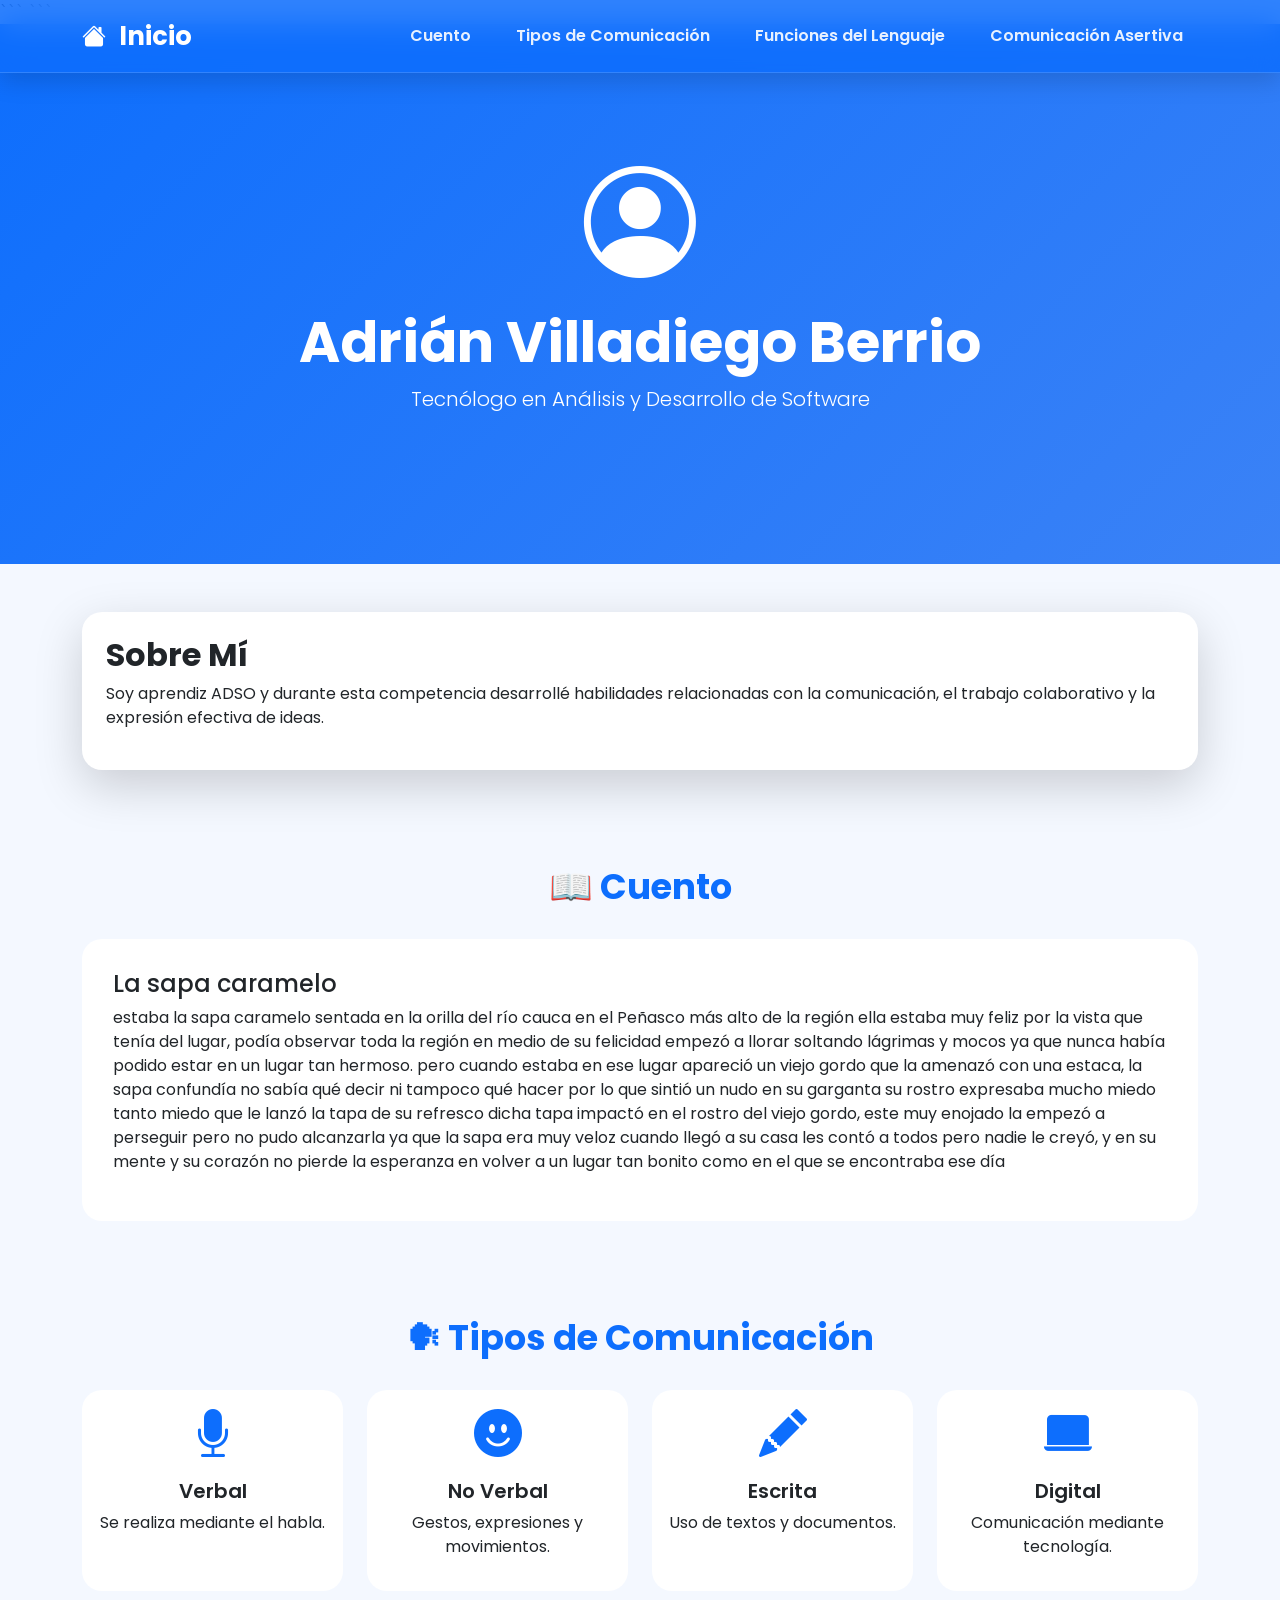
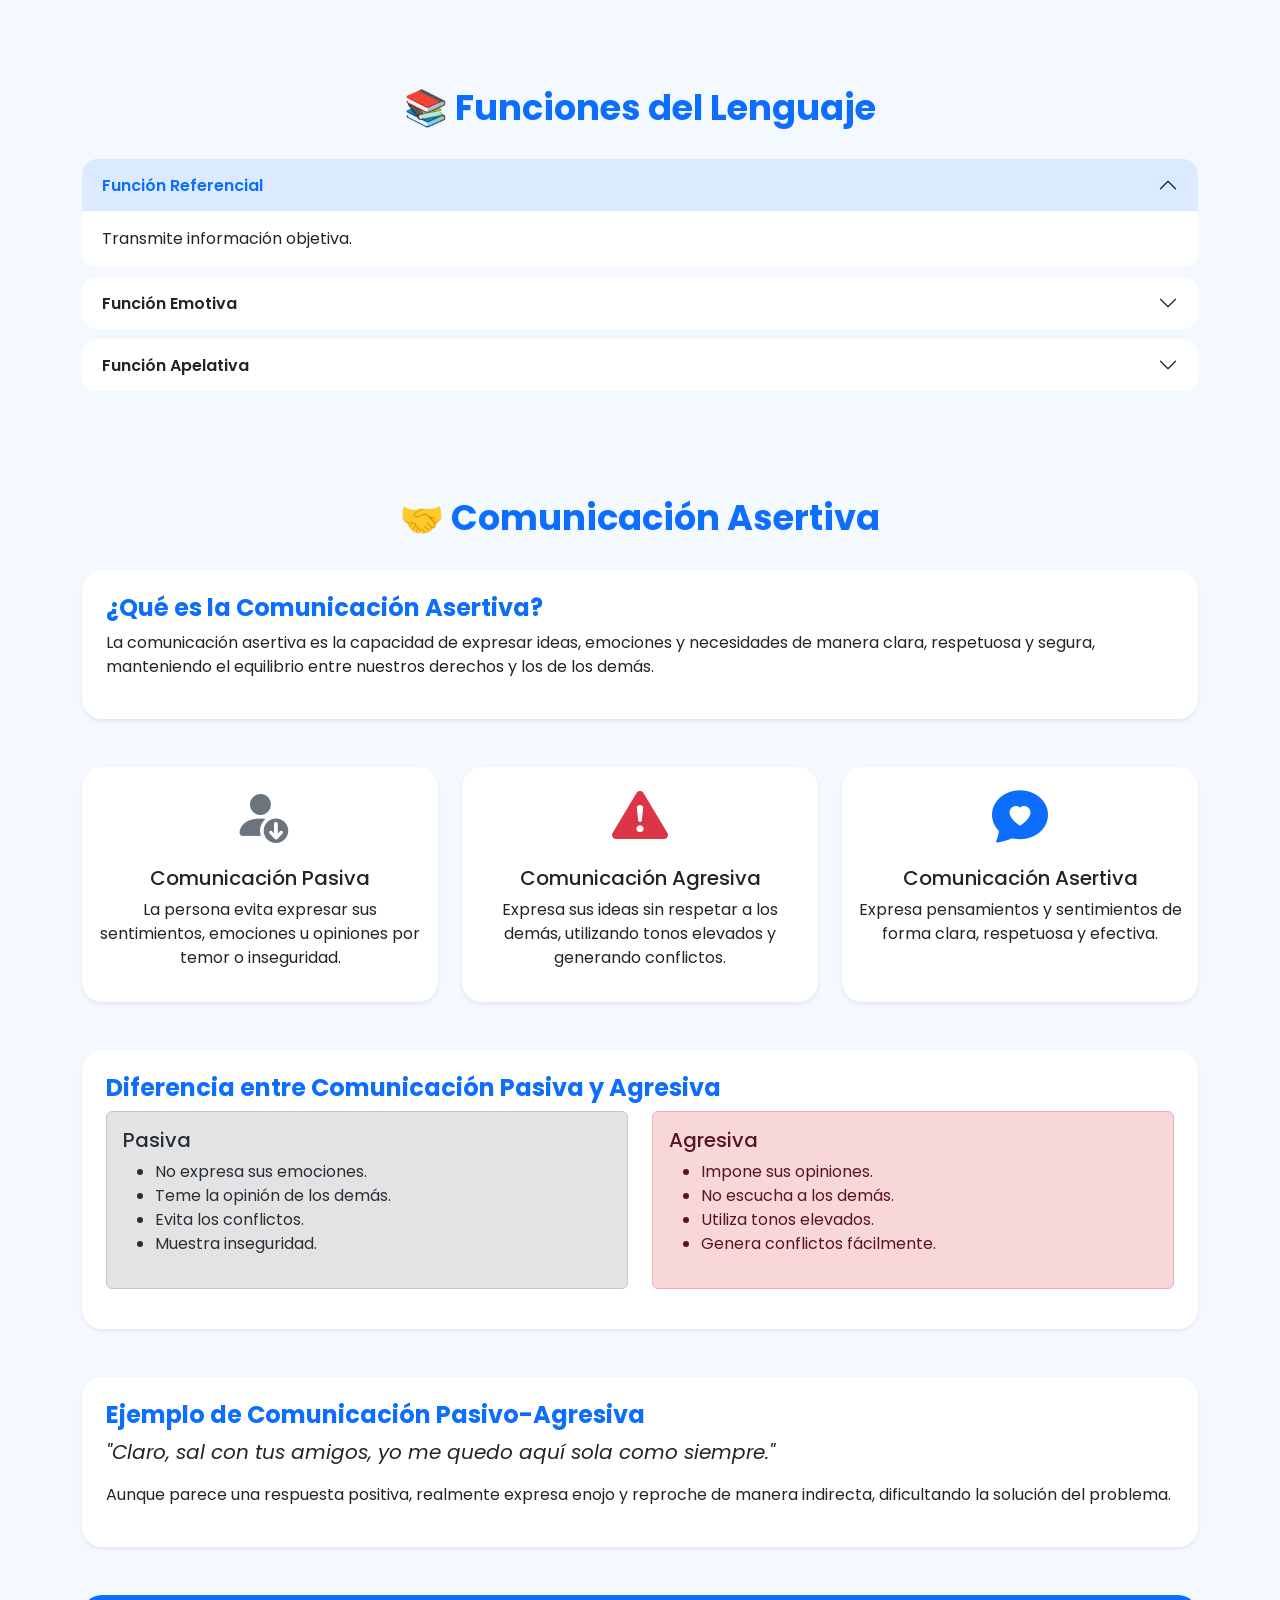
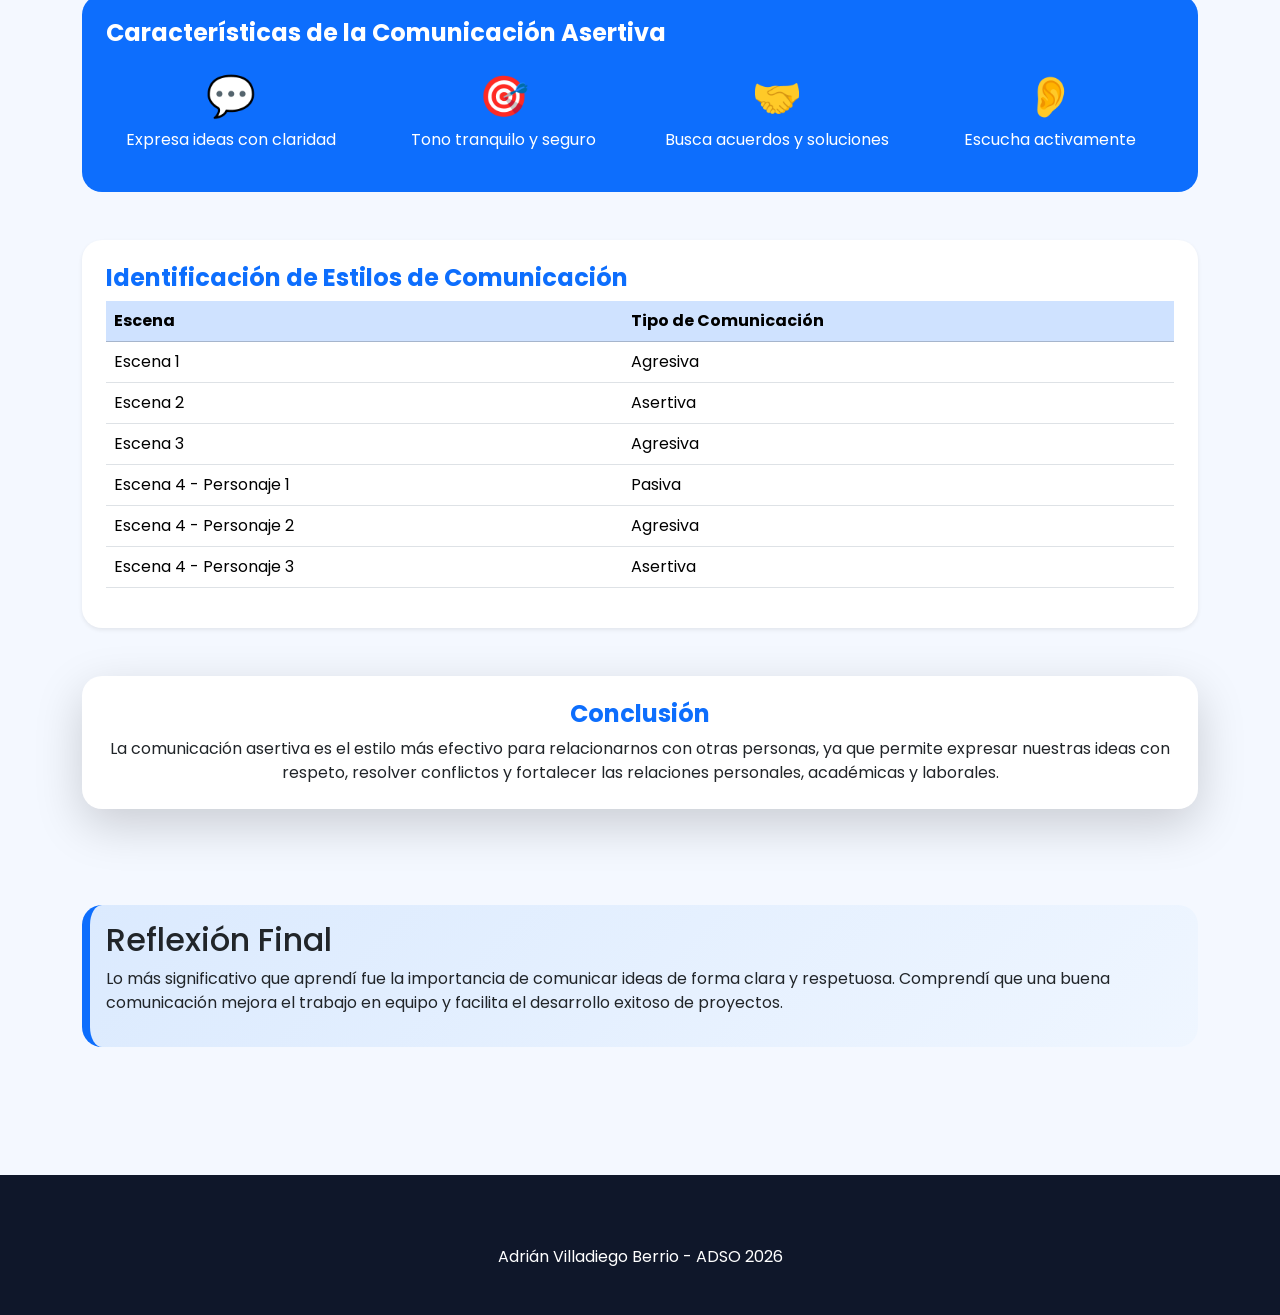
==== aprendiz1.html @ bdb861e3 "Primer commit" ====
<!DOCTYPE html>

<html lang="es">

<head>
    <meta charset="UTF-8">
    <meta name="viewport" content="width=device-width, initial-scale=1.0">
    <title>Adrián Villadiego Berrio</title>

```
<link href="https://cdn.jsdelivr.net/npm/bootstrap@5.3.3/dist/css/bootstrap.min.css" rel="stylesheet">

<link href="https://cdn.jsdelivr.net/npm/bootstrap-icons@1.11.3/font/bootstrap-icons.css" rel="stylesheet">

<link rel="stylesheet" href="css/style.css">
```

</head>

<body>

<nav class="navbar navbar-expand-lg navbar-dark fixed-top custom-navbar">

<div class="container">

<a class="navbar-brand fw-bold" href="index.html">
<i class="bi bi-house-fill"></i>
Inicio
</a>

<button class="navbar-toggler"
data-bs-toggle="collapse"
data-bs-target="#menu">

<span class="navbar-toggler-icon"></span>

</button>

<div class="collapse navbar-collapse" id="menu">

<ul class="navbar-nav ms-auto">

<li class="nav-item">
<a class="nav-link" href="#cuento">
Cuento
</a>
</li>

<li class="nav-item">
<a class="nav-link" href="#tipos">
Tipos de Comunicación
</a>
</li>

<li class="nav-item">
<a class="nav-link" href="#funciones">
Funciones del Lenguaje
</a>
</li>

<li class="nav-item">
<a class="nav-link" href="#asertiva">
Comunicación Asertiva
</a>
</li>

</ul>

</div>

</div>

</nav>

<section class="hero-aprendiz">

<div class="container text-center">

<i class="bi bi-person-circle display-1"></i>

<h1 class="display-4 fw-bold mt-3">
Adrián Villadiego Berrio
</h1>

<p class="lead">
Tecnólogo en Análisis y Desarrollo de Software
</p>

</div>

</section>

<section class="container py-5">

<div class="card shadow-lg p-4">

<h2 class="fw-bold">
Sobre Mí
</h2>

<p>
Soy aprendiz ADSO y durante esta competencia desarrollé
habilidades relacionadas con la comunicación,
el trabajo colaborativo y la expresión efectiva de ideas.
</p>

</div>

</section>

<section id="cuento" class="container py-5">

<h2 class="section-title">
📖 Cuento
</h2>

<div class="card content-card">

<div class="card-body">

<h4>
La sapa caramelo
</h4>

<p>
estaba la sapa caramelo sentada en la orilla del río cauca en el Peñasco más alto de la región ella estaba muy feliz por la vista que tenía del lugar, podía observar toda la región en medio de su felicidad empezó a llorar soltando lágrimas y mocos ya que nunca había podido estar en un lugar tan hermoso. 
pero cuando estaba en ese lugar apareció un viejo gordo que la amenazó con una estaca, la sapa confundía no sabía qué decir ni tampoco qué hacer por lo que sintió un nudo en su garganta su rostro expresaba mucho miedo tanto miedo que le lanzó la tapa de su refresco dicha tapa impactó en el rostro del viejo gordo, este muy enojado la empezó a perseguir pero no pudo alcanzarla ya que la sapa era muy veloz cuando llegó a su casa les contó a todos pero nadie le creyó, y en su mente y su corazón no pierde la esperanza en volver a un lugar tan bonito como en el que se encontraba ese día
</p>

</div>

</div>

</section>

<section id="tipos" class="container py-5">

<h2 class="section-title">
🗣 Tipos de Comunicación
</h2>

<div class="row g-4">

<div class="col-md-3">

<div class="card topic-card">

<div class="card-body text-center">

<i class="bi bi-mic-fill display-5"></i>

<h5 class="mt-3">
Verbal
</h5>

<p>
Se realiza mediante el habla.
</p>

</div>

</div>

</div>

<div class="col-md-3">

<div class="card topic-card">

<div class="card-body text-center">

<i class="bi bi-emoji-smile-fill display-5"></i>

<h5 class="mt-3">
No Verbal
</h5>

<p>
Gestos, expresiones y movimientos.
</p>

</div>

</div>

</div>

<div class="col-md-3">

<div class="card topic-card">

<div class="card-body text-center">

<i class="bi bi-pencil-fill display-5"></i>

<h5 class="mt-3">
Escrita
</h5>

<p>
Uso de textos y documentos.
</p>

</div>

</div>

</div>

<div class="col-md-3">

<div class="card topic-card">

<div class="card-body text-center">

<i class="bi bi-laptop-fill display-5"></i>

<h5 class="mt-3">
Digital
</h5>

<p>
Comunicación mediante tecnología.
</p>

</div>

</div>

</div>

</div>

</section>

<section id="funciones" class="container py-5">

<h2 class="section-title">
📚 Funciones del Lenguaje
</h2>

<div class="accordion" id="accordionExample">

<div class="accordion-item">

<h2 class="accordion-header">

<button class="accordion-button"
data-bs-toggle="collapse"
data-bs-target="#uno">

Función Referencial

</button>

</h2>

<div id="uno"
class="accordion-collapse collapse show">

<div class="accordion-body">

Transmite información objetiva.

</div>

</div>

</div>

<div class="accordion-item">

<h2 class="accordion-header">

<button class="accordion-button collapsed"
data-bs-toggle="collapse"
data-bs-target="#dos">

Función Emotiva

</button>

</h2>

<div id="dos"
class="accordion-collapse collapse">

<div class="accordion-body">

Expresa sentimientos y emociones.

</div>

</div>

</div>

<div class="accordion-item">

<h2 class="accordion-header">

<button class="accordion-button collapsed"
data-bs-toggle="collapse"
data-bs-target="#tres">

Función Apelativa

</button>

</h2>

<div id="tres"
class="accordion-collapse collapse">

<div class="accordion-body">

Busca influir en el receptor.

</div>

</div>

</div>

</div>

</section>

<section id="asertiva" class="container py-5">

<h2 class="section-title">
    🤝 Comunicación Asertiva
</h2>

<!-- INTRODUCCIÓN -->

<div class="card border-0 shadow-sm mb-5">

    <div class="card-body p-4">

        <h4 class="fw-bold text-primary">
            ¿Qué es la Comunicación Asertiva?
        </h4>

        <p>
            La comunicación asertiva es la capacidad de expresar ideas,
            emociones y necesidades de manera clara, respetuosa y segura,
            manteniendo el equilibrio entre nuestros derechos y los de los demás.
        </p>

    </div>

</div>

<!-- TIPOS DE COMUNICACIÓN -->

<div class="row g-4">

    <div class="col-md-4">

        <div class="card h-100 text-center border-0 shadow-sm">

            <div class="card-body">

                <i class="bi bi-person-fill-down display-4 text-secondary"></i>

                <h5 class="mt-3">
                    Comunicación Pasiva
                </h5>

                <p>
                    La persona evita expresar sus sentimientos,
                    emociones u opiniones por temor o inseguridad.
                </p>

            </div>

        </div>

    </div>

    <div class="col-md-4">

        <div class="card h-100 text-center border-0 shadow-sm">

            <div class="card-body">

                <i class="bi bi-exclamation-triangle-fill display-4 text-danger"></i>

                <h5 class="mt-3">
                    Comunicación Agresiva
                </h5>

                <p>
                    Expresa sus ideas sin respetar a los demás,
                    utilizando tonos elevados y generando conflictos.
                </p>

            </div>

        </div>

    </div>

    <div class="col-md-4">

        <div class="card h-100 text-center border-0 shadow-sm">

            <div class="card-body">

                <i class="bi bi-chat-heart-fill display-4 text-primary"></i>

                <h5 class="mt-3">
                    Comunicación Asertiva
                </h5>

                <p>
                    Expresa pensamientos y sentimientos de forma
                    clara, respetuosa y efectiva.
                </p>

            </div>

        </div>

    </div>

</div>

<!-- COMPARACIÓN -->

<div class="card border-0 shadow-sm mt-5">

    <div class="card-body p-4">

        <h4 class="fw-bold text-primary">
            Diferencia entre Comunicación Pasiva y Agresiva
        </h4>

        <div class="row">

            <div class="col-md-6">

                <div class="alert alert-secondary">

                    <h5>Pasiva</h5>

                    <ul>
                        <li>No expresa sus emociones.</li>
                        <li>Teme la opinión de los demás.</li>
                        <li>Evita los conflictos.</li>
                        <li>Muestra inseguridad.</li>
                    </ul>

                </div>

            </div>

            <div class="col-md-6">

                <div class="alert alert-danger">

                    <h5>Agresiva</h5>

                    <ul>
                        <li>Impone sus opiniones.</li>
                        <li>No escucha a los demás.</li>
                        <li>Utiliza tonos elevados.</li>
                        <li>Genera conflictos fácilmente.</li>
                    </ul>

                </div>

            </div>

        </div>

    </div>

</div>

<!-- EJEMPLO -->

<div class="card border-0 shadow-sm mt-5">

    <div class="card-body p-4">

        <h4 class="fw-bold text-primary">
            Ejemplo de Comunicación Pasivo-Agresiva
        </h4>

        <blockquote class="blockquote">

            <p class="fst-italic">
                "Claro, sal con tus amigos, yo me quedo aquí sola como siempre."
            </p>

        </blockquote>

        <p>
            Aunque parece una respuesta positiva, realmente expresa
            enojo y reproche de manera indirecta, dificultando la
            solución del problema.
        </p>

    </div>

</div>

<!-- CARACTERÍSTICAS -->

<div class="card bg-primary text-white border-0 mt-5">

    <div class="card-body p-4">

        <h4 class="fw-bold mb-4">
            Características de la Comunicación Asertiva
        </h4>

        <div class="row text-center">

            <div class="col-md-3">
                <h1>💬</h1>
                <p>Expresa ideas con claridad</p>
            </div>

            <div class="col-md-3">
                <h1>🎯</h1>
                <p>Tono tranquilo y seguro</p>
            </div>

            <div class="col-md-3">
                <h1>🤝</h1>
                <p>Busca acuerdos y soluciones</p>
            </div>

            <div class="col-md-3">
                <h1>👂</h1>
                <p>Escucha activamente</p>
            </div>

        </div>

    </div>

</div>

<!-- SITUACIONES -->

<div class="card border-0 shadow-sm mt-5">

    <div class="card-body p-4">

        <h4 class="fw-bold text-primary">
            Identificación de Estilos de Comunicación
        </h4>

        <div class="table-responsive">

            <table class="table table-hover">

                <thead class="table-primary">

                    <tr>
                        <th>Escena</th>
                        <th>Tipo de Comunicación</th>
                    </tr>

                </thead>

                <tbody>

                    <tr>
                        <td>Escena 1</td>
                        <td>Agresiva</td>
                    </tr>

                    <tr>
                        <td>Escena 2</td>
                        <td>Asertiva</td>
                    </tr>

                    <tr>
                        <td>Escena 3</td>
                        <td>Agresiva</td>
                    </tr>

                    <tr>
                        <td>Escena 4 - Personaje 1</td>
                        <td>Pasiva</td>
                    </tr>

                    <tr>
                        <td>Escena 4 - Personaje 2</td>
                        <td>Agresiva</td>
                    </tr>

                    <tr>
                        <td>Escena 4 - Personaje 3</td>
                        <td>Asertiva</td>
                    </tr>

                </tbody>

            </table>

        </div>

    </div>

</div>

<!-- CONCLUSIÓN -->

<div class="card border-0 shadow-lg mt-5">

    <div class="card-body p-4 text-center">

        <h4 class="text-primary fw-bold">
            Conclusión
        </h4>

        <p class="mb-0">
            La comunicación asertiva es el estilo más efectivo para
            relacionarnos con otras personas, ya que permite expresar
            nuestras ideas con respeto, resolver conflictos y fortalecer
            las relaciones personales, académicas y laborales.
        </p>

    </div>

</div>

</section>


<section class="container py-5">

<div class="card reflection-card">

<div class="card-body">

<h2>
Reflexión Final
</h2>

<p>
Lo más significativo que aprendí fue la importancia
de comunicar ideas de forma clara y respetuosa.
Comprendí que una buena comunicación mejora el trabajo
en equipo y facilita el desarrollo exitoso de proyectos.
</p>

</div>

</div>

</section>

<footer class="footer">

<div class="container text-center">

<p>
Adrián Villadiego Berrio - ADSO 2026
</p>

</div>

</footer>

<script src="https://cdn.jsdelivr.net/npm/bootstrap@5.3.3/dist/js/bootstrap.bundle.min.js"></script>

<script src="js/app.js"></script>

</body>
</html>
---- css/style.css ----
@import url('https://fonts.googleapis.com/css2?family=Poppins:wght@300;400;500;600;700;800&display=swap');

:root{
--primary:#0d6efd;
--secondary:#2563eb;
--dark:#0f172a;
--light:#f8fafc;
--white:#ffffff;
--gray:#030406;
}

*{
margin:0;
padding:0;
box-sizing:border-box;
font-family:'Poppins',sans-serif;
}

html{
scroll-behavior:smooth;
}

body{
background:#f4f8ff;
overflow-x:hidden;
}

/* NAVBAR */

/* ==========================
   NAVBAR PREMIUM
========================== */

.custom-navbar{

    background: rgba(13,110,253,.85);

    backdrop-filter: blur(15px);

    -webkit-backdrop-filter: blur(15px);

    padding: 12px 0;

    transition: .4s;

    border-bottom: 1px solid rgba(255,255,255,.15);

    box-shadow: 0 8px 25px rgba(0,0,0,.15);

}

/* LOGO */

.navbar-brand{

    font-size: 1.6rem;

    font-weight: 700;

    color: white !important;

    transition: .4s;

}

.navbar-brand i{

    margin-right: 8px;

    font-size: 1.5rem;

}

.navbar-brand:hover{

    transform: scale(1.05);

}

/* LINKS */

.nav-link{

    position: relative;

    color: rgba(255,255,255,.9) !important;

    font-weight: 600;

    margin-left: 15px;

    padding: 8px 15px !important;

    border-radius: 50px;

    transition: .4s;

}

/* EFECTO HOVER */

.nav-link:hover{

    color: white !important;

    background: rgba(255,255,255,.15);

    transform: translateY(-3px);

}

/* LINEA ANIMADA */

.nav-link::after{

    content: '';

    position: absolute;

    left: 50%;

    bottom: 0;

    width: 0;

    height: 3px;

    background: white;

    border-radius: 50px;

    transition: .4s;

    transform: translateX(-50%);

}

.nav-link:hover::after{

    width: 70%;

}

/* BOTON HAMBURGUESA */

.navbar-toggler{

    border: none;

    box-shadow: none !important;

}

.navbar-toggler:focus{

    box-shadow: none !important;

}

/* EFECTO SCROLL */

.navbar-scrolled{

    background: rgba(13,110,253,.97);

    box-shadow: 0 10px 30px rgba(0,0,0,.25);

}

/* HERO INDEX */

.hero{
    min-height:100vh;
    display:flex;
    align-items:center;
    justify-content:center;
    text-align:center;
    color:white;

    background:
    linear-gradient(
        rgba(0,0,0,0.55),
        rgba(0,0,0,0.55)
    ),
    url('../img/fondo5.jpg');

    background-size:cover;
    background-position:center;
    background-repeat:no-repeat;
    background-attachment:stactic;
}

.hero h1{
font-weight:800;
}

.hero p{
max-width:700px;
margin:auto;
}

/* HERO APRENDICES */

.hero-aprendiz{


min-height:60vh;

display:flex;
align-items:center;
justify-content:center;

background:
linear-gradient(
135deg,
#0d6efd,
#3b82f6
);

color:white;

text-align:center;


}

.hero-aprendiz i{
font-size:7rem;
}

/* TITULOS */

.section-title{


font-size:2.2rem;

font-weight:700;

color:var(--primary);

margin-bottom:30px;

text-align:center;


}

/* CARDS GENERALES */

.card{

border:none;

border-radius:20px;

transition:.4s;

overflow:hidden;


}

.card:hover{


transform:translateY(-10px);

box-shadow:0 15px 35px rgba(0,0,0,.15);


}

/* TARJETA INFO */

.info-card{


background:white;

padding:40px;

border-radius:25px;

box-shadow:0 10px 25px rgba(0,0,0,.08);

}

.info-card i{
color:var(--primary);
}

/* BENEFICIOS */

.benefit-card{

background:white;

text-align:center;

padding:20px;


}

.benefit-card i{


color:var(--primary);


}

/* INTEGRANTES */

.integrante-card{


background:white;

padding:20px;

text-align:center;


}

.integrante-card i{


color:var(--primary);

}

/* TARJETAS TEMAS */

.topic-card{


height:100%;

text-align:center;

background:white;


}

.topic-card i{


color:var(--primary);


}

.topic-card h5{


font-weight:600;


}

/* CONTENIDO */

.content-card{

background:white;

padding:15px;

border-radius:20px;


}

/* REFLEXION */

.reflection-card{


background:
linear-gradient(
135deg,
#dbeafe,
#eff6ff
);

border-left:8px solid var(--primary);


}

/* BOTONES */

.btn-primary{


background:#0d6efd;

border:none;

border-radius:50px;

padding:10px 25px;



}

.btn-primary:hover{


background:#2563eb;

transform:translateY(-3px);


}

.btn-light{


border-radius:50px;

padding:12px 30px;

font-weight:600;


}

/* ACORDEON */

.accordion-item{

border:none;

margin-bottom:10px;

border-radius:15px !important;

overflow:hidden;


}

.accordion-button{


font-weight:600;


}

.accordion-button:not(.collapsed){


background:#dbeafe;

color:#0d6efd;


}

/* FOOTER */
.footer{


background:#0f172a;

color:white;

padding:70px 0 30px;

margin-top:80px;


}

.footer-title{


font-weight:700;

margin-bottom:20px;


}

.footer-title i{


color:#60a5fa;

margin-right:8px;


}

.footer-subtitle{


margin-bottom:20px;

font-weight:600;

color:#60a5fa;


}

.footer-list{

list-style:none;

padding:0;


}

.footer-list li{

margin-bottom:12px;


}

.footer-list i{


color:#60a5fa;

margin-right:8px;


}

.footer-line{


margin:40px 0;

border-color:rgba(255,255,255,.15);


}

.social-icon{


width:45px;

height:45px;

display:inline-flex;

align-items:center;

justify-content:center;

background:rgba(255,255,255,.08);

border-radius:50%;

margin-left:10px;

color:white;

text-decoration:none;

transition:.3s;


}

.social-icon:hover{


background:#2563eb;

transform:translateY(-5px);

color:white;

}

.footer-quote{


color:#cbd5e1;

font-style:italic;

font-size:1rem;


}
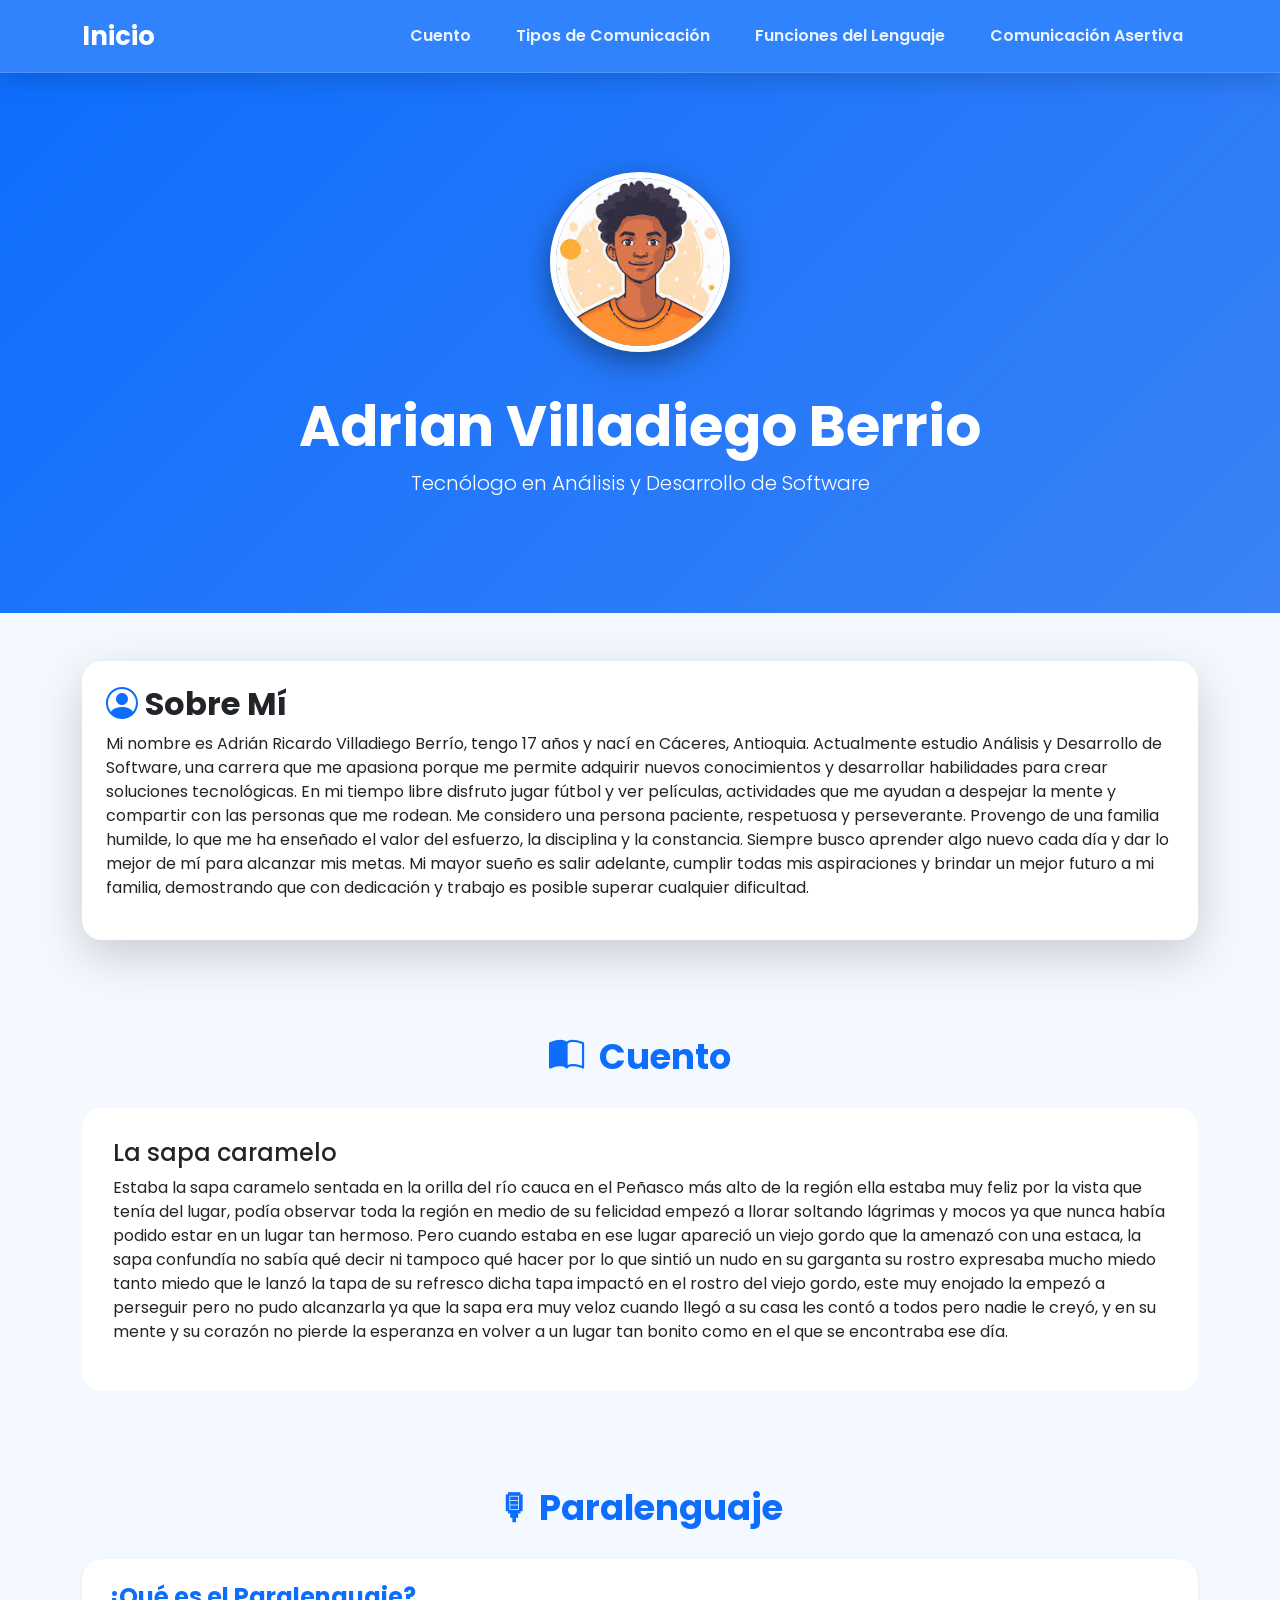
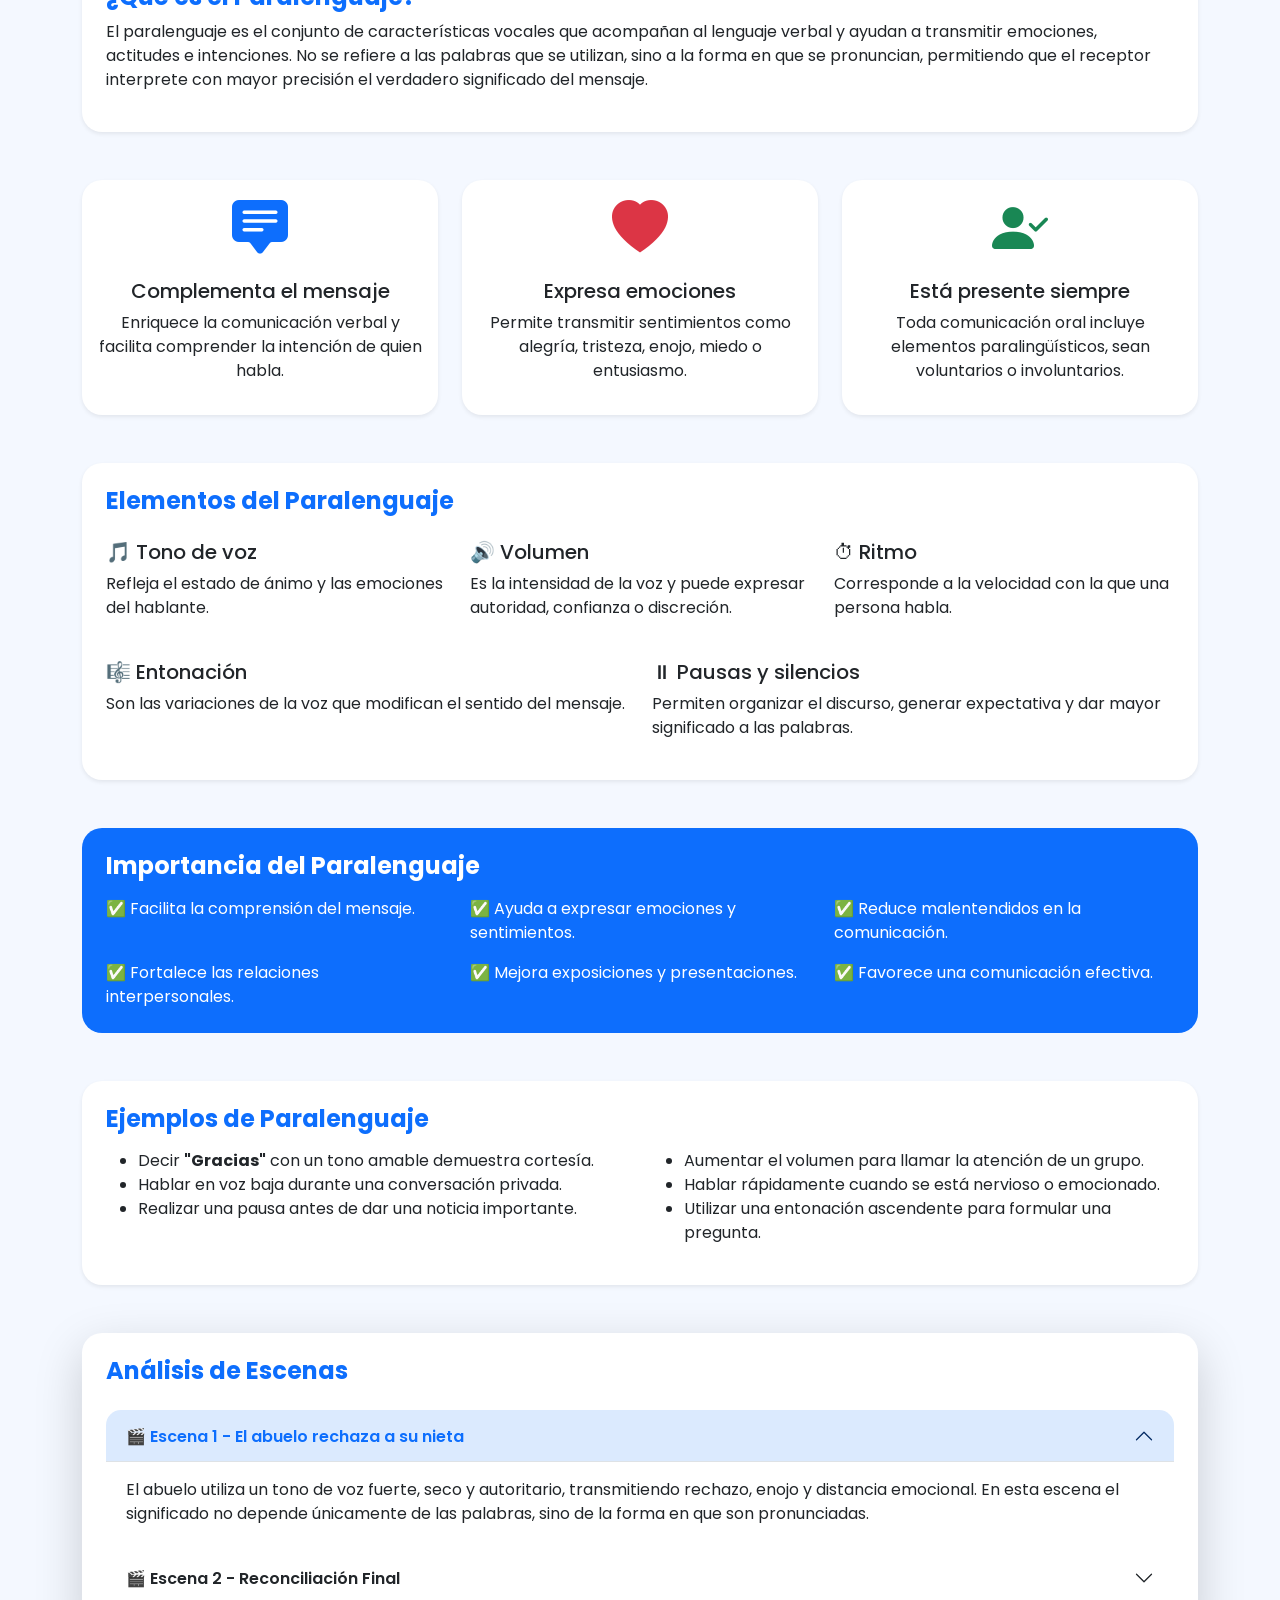
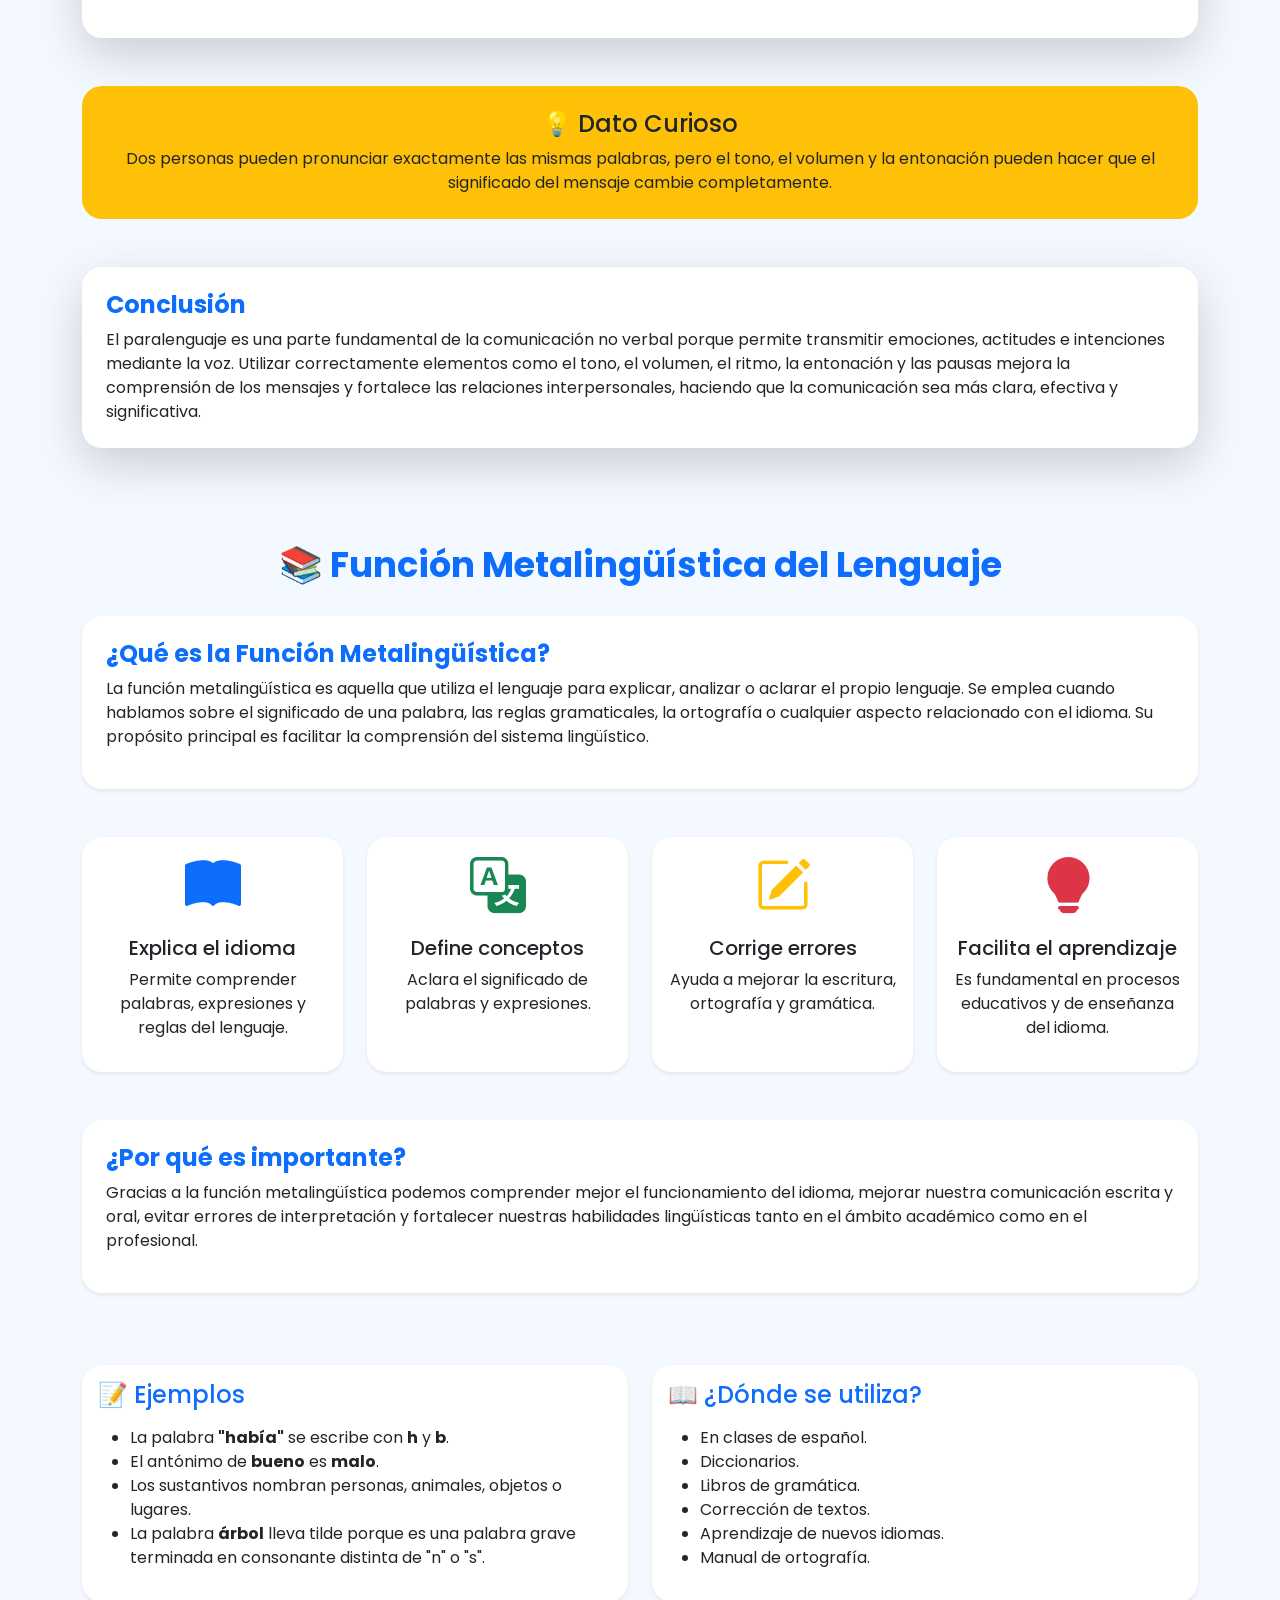
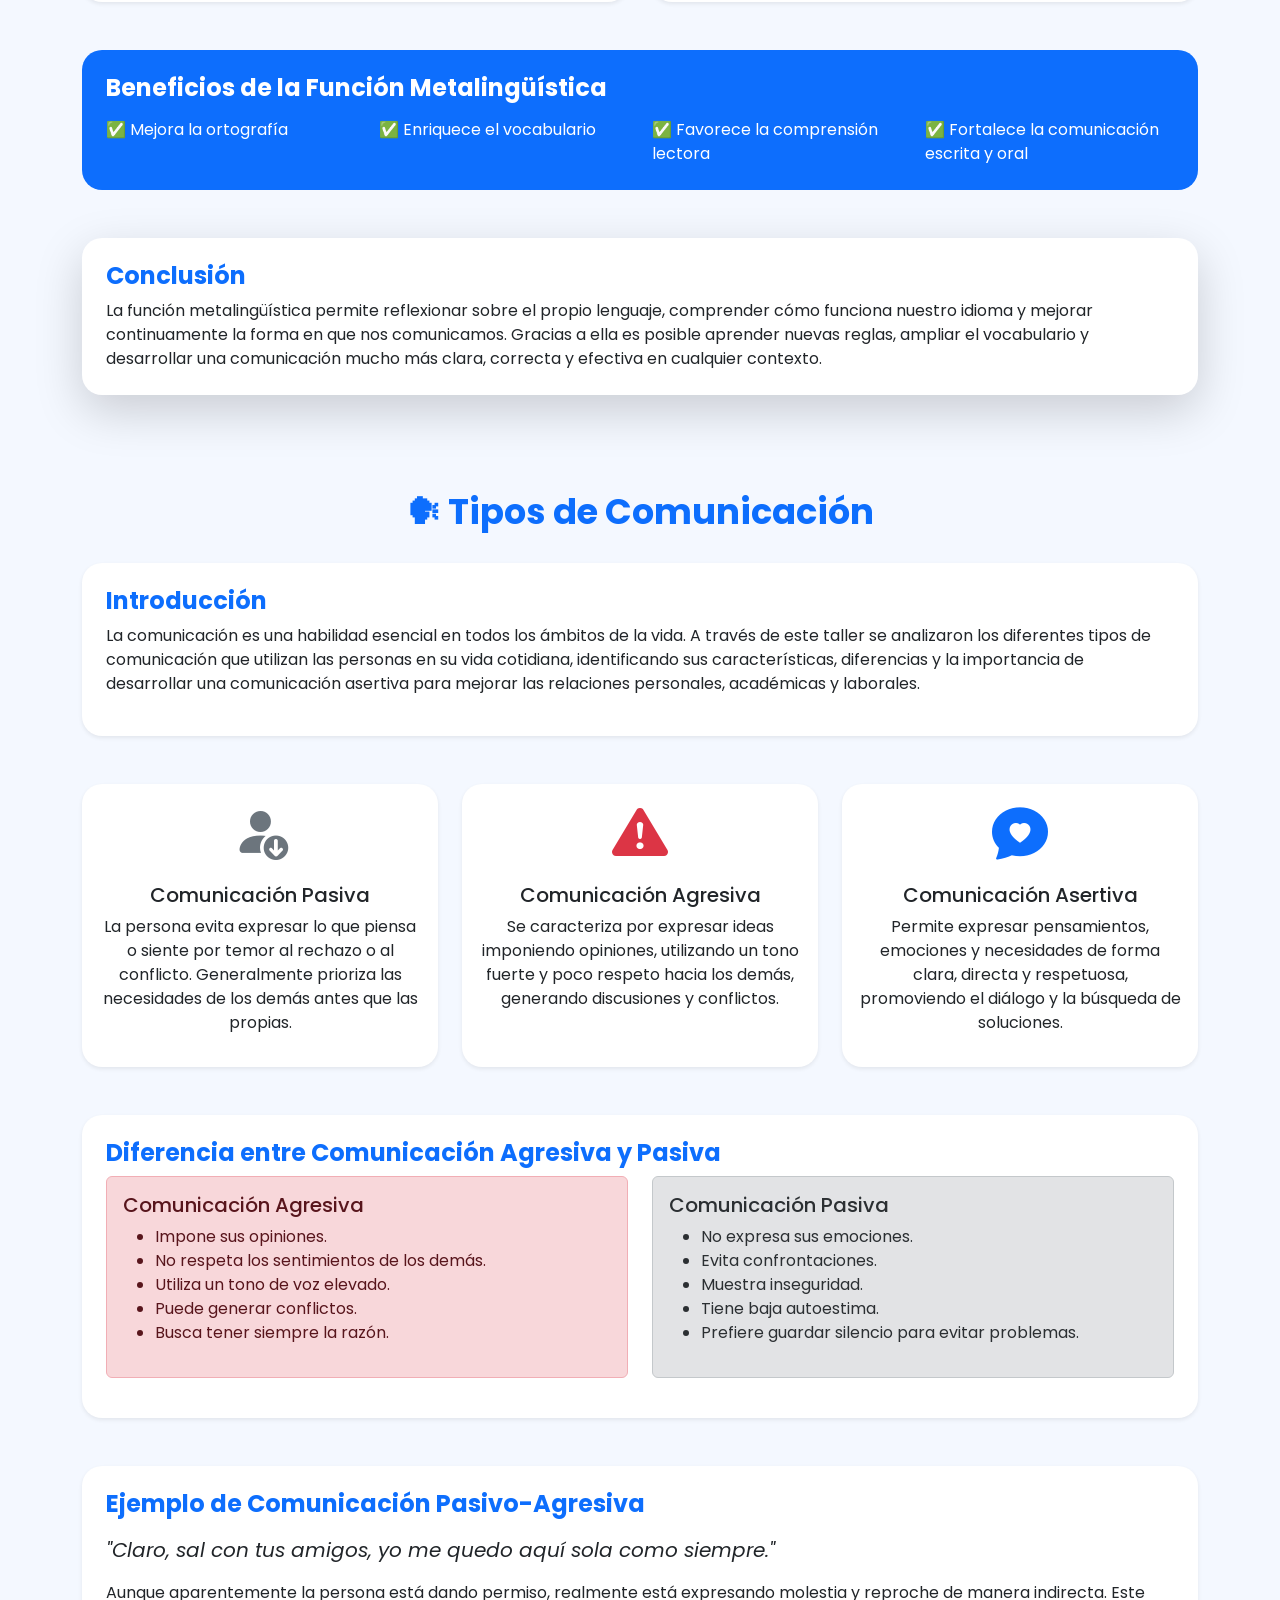
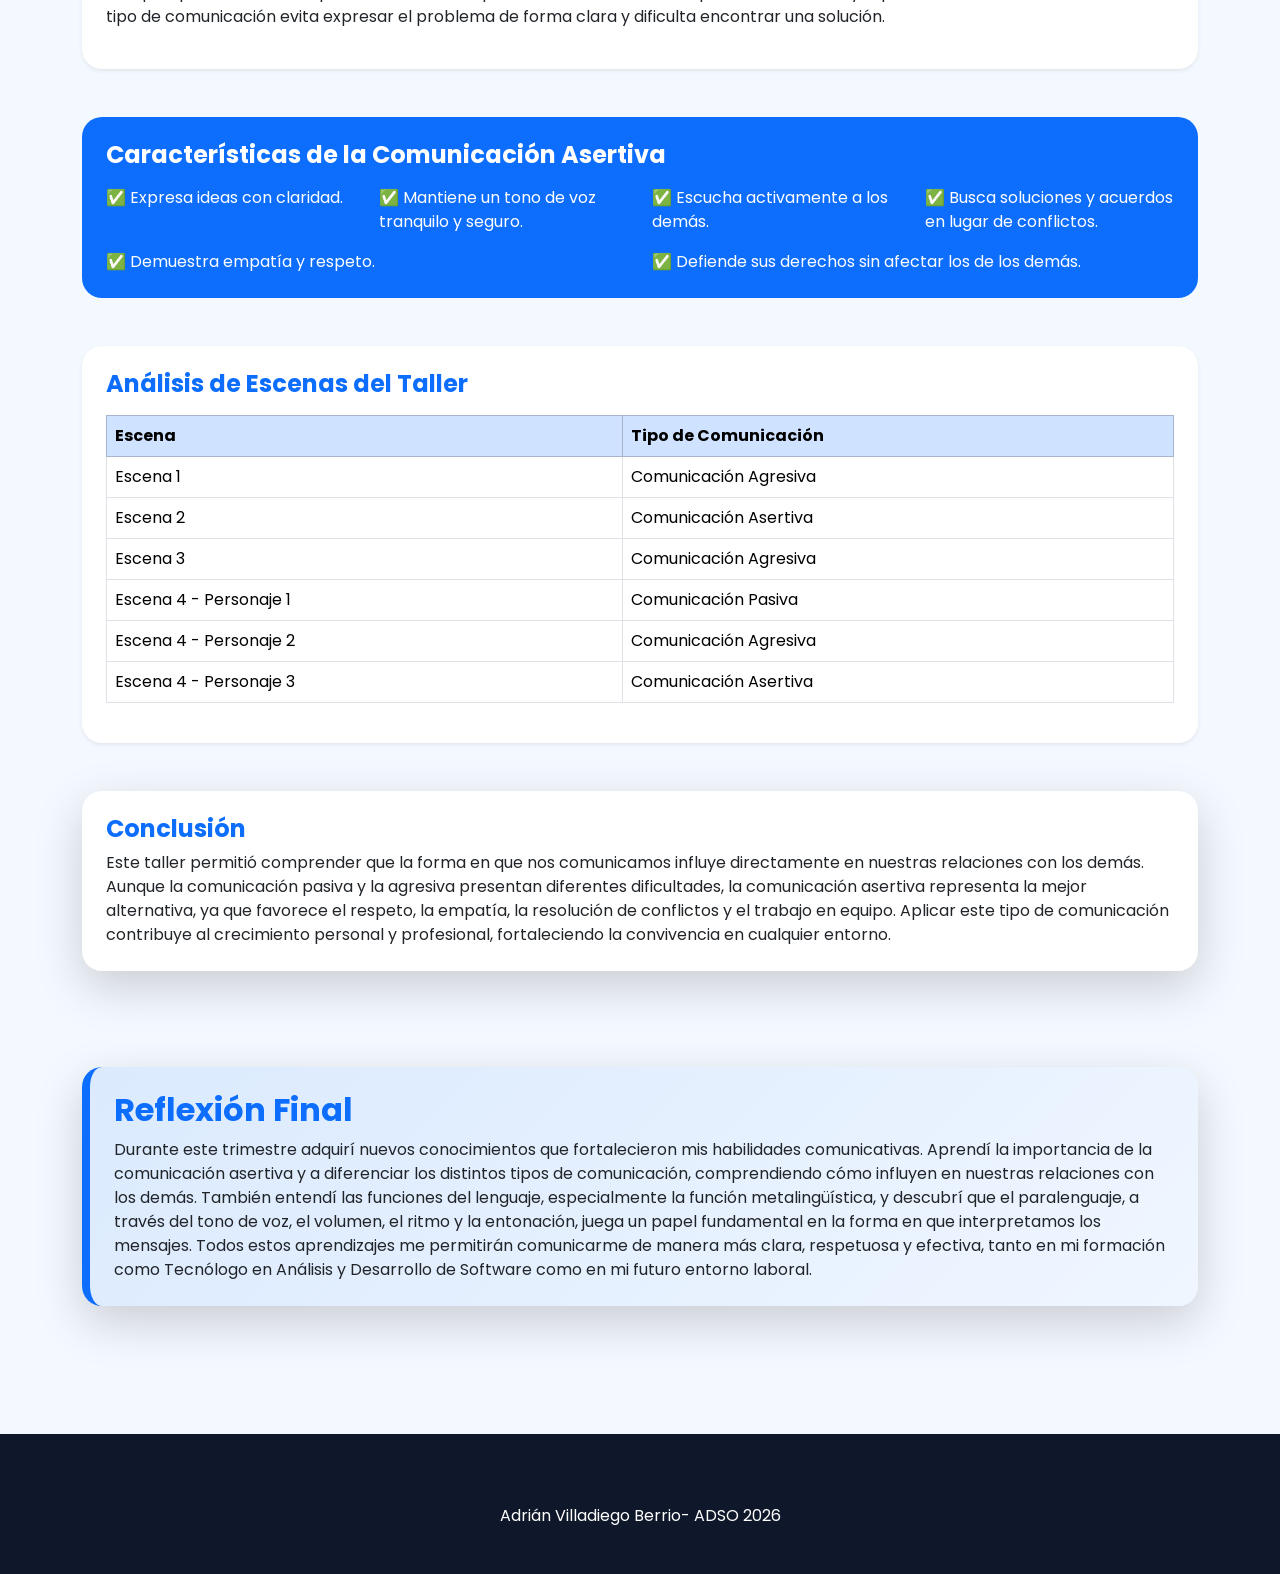
==== commit f5262c7a: "Cambios 1" ====
--- a/aprendiz1.html
+++ b/aprendiz1.html
@@ -5,26 +5,25 @@
 <head>
     <meta charset="UTF-8">
     <meta name="viewport" content="width=device-width, initial-scale=1.0">
-    <title>Adrián Villadiego Berrio</title>
-
-```
+    <title>Adrian Villadiego Berrio</title>
+
+
 <link href="https://cdn.jsdelivr.net/npm/bootstrap@5.3.3/dist/css/bootstrap.min.css" rel="stylesheet">
 
 <link href="https://cdn.jsdelivr.net/npm/bootstrap-icons@1.11.3/font/bootstrap-icons.css" rel="stylesheet">
 
 <link rel="stylesheet" href="css/style.css">
-```
+
 
 </head>
 
 <body>
-
-<nav class="navbar navbar-expand-lg navbar-dark fixed-top custom-navbar">
+<nav class="navbar navbar-expand-lg navbar-dark custom-navbar">
 
 <div class="container">
 
 <a class="navbar-brand fw-bold" href="index.html">
-<i class="bi bi-house-fill"></i>
+
 Inicio
 </a>
 
@@ -41,27 +40,19 @@
 <ul class="navbar-nav ms-auto">
 
 <li class="nav-item">
-<a class="nav-link" href="#cuento">
-Cuento
-</a>
+<a class="nav-link" href="#cuento">Cuento</a>
 </li>
 
 <li class="nav-item">
-<a class="nav-link" href="#tipos">
-Tipos de Comunicación
-</a>
+<a class="nav-link" href="#tipos">Tipos de Comunicación</a>
 </li>
 
 <li class="nav-item">
-<a class="nav-link" href="#funciones">
-Funciones del Lenguaje
-</a>
+<a class="nav-link" href="#funciones">Funciones del Lenguaje</a>
 </li>
 
 <li class="nav-item">
-<a class="nav-link" href="#asertiva">
-Comunicación Asertiva
-</a>
+<a class="nav-link" href="#asertiva">Comunicación Asertiva</a>
 </li>
 
 </ul>
@@ -76,10 +67,11 @@
 
 <div class="container text-center">
 
-<i class="bi bi-person-circle display-1"></i>
+<img src="img/adrian.jpg" alt="Adrián Villadiego"
+class="foto-perfil">
 
 <h1 class="display-4 fw-bold mt-3">
-Adrián Villadiego Berrio
+Adrian Villadiego Berrio
 </h1>
 
 <p class="lead">
@@ -95,13 +87,14 @@
 <div class="card shadow-lg p-4">
 
 <h2 class="fw-bold">
+<i class="bi bi-person-circle text-primary"></i>
 Sobre Mí
 </h2>
 
 <p>
-Soy aprendiz ADSO y durante esta competencia desarrollé
-habilidades relacionadas con la comunicación,
-el trabajo colaborativo y la expresión efectiva de ideas.
+    Mi nombre es Adrián Ricardo Villadiego Berrío, tengo 17 años y nací en Cáceres, Antioquia. Actualmente estudio Análisis y Desarrollo de Software, una carrera que me apasiona porque me permite adquirir nuevos conocimientos y desarrollar habilidades para crear soluciones tecnológicas. En mi tiempo libre disfruto jugar fútbol y ver películas, actividades que me ayudan a despejar la mente y compartir con las personas que me rodean.
+
+Me considero una persona paciente, respetuosa y perseverante. Provengo de una familia humilde, lo que me ha enseñado el valor del esfuerzo, la disciplina y la constancia. Siempre busco aprender algo nuevo cada día y dar lo mejor de mí para alcanzar mis metas. Mi mayor sueño es salir adelante, cumplir todas mis aspiraciones y brindar un mejor futuro a mi familia, demostrando que con dedicación y trabajo es posible superar cualquier dificultad.
 </p>
 
 </div>
@@ -111,7 +104,8 @@
 <section id="cuento" class="container py-5">
 
 <h2 class="section-title">
-📖 Cuento
+<i class="bi bi-book-half me-2"></i>
+Cuento
 </h2>
 
 <div class="card content-card">
@@ -123,550 +117,1070 @@
 </h4>
 
 <p>
-estaba la sapa caramelo sentada en la orilla del río cauca en el Peñasco más alto de la región ella estaba muy feliz por la vista que tenía del lugar, podía observar toda la región en medio de su felicidad empezó a llorar soltando lágrimas y mocos ya que nunca había podido estar en un lugar tan hermoso. 
-pero cuando estaba en ese lugar apareció un viejo gordo que la amenazó con una estaca, la sapa confundía no sabía qué decir ni tampoco qué hacer por lo que sintió un nudo en su garganta su rostro expresaba mucho miedo tanto miedo que le lanzó la tapa de su refresco dicha tapa impactó en el rostro del viejo gordo, este muy enojado la empezó a perseguir pero no pudo alcanzarla ya que la sapa era muy veloz cuando llegó a su casa les contó a todos pero nadie le creyó, y en su mente y su corazón no pierde la esperanza en volver a un lugar tan bonito como en el que se encontraba ese día
+Estaba la sapa caramelo sentada en la orilla del río cauca en el Peñasco más alto de la región ella estaba muy feliz por la vista que tenía del lugar, podía observar toda la región en medio de su felicidad empezó a llorar soltando lágrimas y mocos ya que nunca había podido estar en un lugar tan hermoso. 
+Pero cuando estaba en ese lugar apareció un viejo gordo que la amenazó con una estaca, la sapa confundía no sabía qué decir ni tampoco qué hacer por lo que sintió un nudo en su garganta su rostro expresaba mucho miedo tanto miedo que le lanzó la tapa de su refresco dicha tapa impactó en el rostro del viejo gordo, este muy enojado la empezó a perseguir pero no pudo alcanzarla ya que la sapa era muy veloz cuando llegó a su casa les contó a todos pero nadie le creyó, y en su mente y su corazón no pierde la esperanza en volver a un lugar tan bonito como en el que se encontraba ese día.
 </p>
 
+
 </div>
 
 </div>
 
 </section>
 
+<section id="paralenguaje" class="container py-5">
+
+    <h2 class="section-title">
+        🎙 Paralenguaje
+    </h2>
+
+    <!-- INTRODUCCIÓN -->
+
+    <div class="card shadow-sm border-0 mb-5">
+
+        <div class="card-body p-4">
+
+            <h4 class="fw-bold text-primary">
+                ¿Qué es el Paralenguaje?
+            </h4>
+
+            <p>
+                El paralenguaje es el conjunto de características vocales que
+                acompañan al lenguaje verbal y ayudan a transmitir emociones,
+                actitudes e intenciones. No se refiere a las palabras que se
+                utilizan, sino a la forma en que se pronuncian, permitiendo que
+                el receptor interprete con mayor precisión el verdadero significado
+                del mensaje.
+            </p>
+
+        </div>
+
+    </div>
+
+    <!-- CARACTERÍSTICAS -->
+
+    <div class="row g-4">
+
+        <div class="col-md-4">
+
+            <div class="card h-100 border-0 shadow-sm text-center">
+
+                <div class="card-body">
+
+                    <i class="bi bi-chat-square-text-fill display-4 text-primary"></i>
+
+                    <h5 class="mt-3">
+                        Complementa el mensaje
+                    </h5>
+
+                    <p>
+                        Enriquece la comunicación verbal y facilita comprender la
+                        intención de quien habla.
+                    </p>
+
+                </div>
+
+            </div>
+
+        </div>
+
+        <div class="col-md-4">
+
+            <div class="card h-100 border-0 shadow-sm text-center">
+
+                <div class="card-body">
+
+                    <i class="bi bi-heart-fill display-4 text-danger"></i>
+
+                    <h5 class="mt-3">
+                        Expresa emociones
+                    </h5>
+
+                    <p>
+                        Permite transmitir sentimientos como alegría, tristeza,
+                        enojo, miedo o entusiasmo.
+                    </p>
+
+                </div>
+
+            </div>
+
+        </div>
+
+        <div class="col-md-4">
+
+            <div class="card h-100 border-0 shadow-sm text-center">
+
+                <div class="card-body">
+
+                    <i class="bi bi-person-check-fill display-4 text-success"></i>
+
+                    <h5 class="mt-3">
+                        Está presente siempre
+                    </h5>
+
+                    <p>
+                        Toda comunicación oral incluye elementos paralingüísticos,
+                        sean voluntarios o involuntarios.
+                    </p>
+
+                </div>
+
+            </div>
+
+        </div>
+
+    </div>
+
+    <!-- ELEMENTOS -->
+
+    <div class="card shadow-sm border-0 mt-5">
+
+        <div class="card-body p-4">
+
+            <h4 class="fw-bold text-primary mb-4">
+                Elementos del Paralenguaje
+            </h4>
+
+            <div class="row">
+
+                <div class="col-md-4 mb-4">
+
+                    <h5>🎵 Tono de voz</h5>
+
+                    <p>
+                        Refleja el estado de ánimo y las emociones del hablante.
+                    </p>
+
+                </div>
+
+                <div class="col-md-4 mb-4">
+
+                    <h5>🔊 Volumen</h5>
+
+                    <p>
+                        Es la intensidad de la voz y puede expresar autoridad,
+                        confianza o discreción.
+                    </p>
+
+                </div>
+
+                <div class="col-md-4 mb-4">
+
+                    <h5>⏱ Ritmo</h5>
+
+                    <p>
+                        Corresponde a la velocidad con la que una persona habla.
+                    </p>
+
+                </div>
+
+                <div class="col-md-6">
+
+                    <h5>🎼 Entonación</h5>
+
+                    <p>
+                        Son las variaciones de la voz que modifican el sentido del
+                        mensaje.
+                    </p>
+
+                </div>
+
+                <div class="col-md-6">
+
+                    <h5>⏸ Pausas y silencios</h5>
+
+                    <p>
+                        Permiten organizar el discurso, generar expectativa y dar
+                        mayor significado a las palabras.
+                    </p>
+
+                </div>
+
+            </div>
+
+        </div>
+
+    </div>
+
+    <!-- IMPORTANCIA -->
+
+    <div class="card border-0 bg-primary text-white mt-5">
+
+        <div class="card-body p-4">
+
+            <h4 class="fw-bold">
+                Importancia del Paralenguaje
+            </h4>
+
+            <div class="row mt-3">
+
+                <div class="col-md-4">
+                    ✅ Facilita la comprensión del mensaje.
+                </div>
+
+                <div class="col-md-4">
+                    ✅ Ayuda a expresar emociones y sentimientos.
+                </div>
+
+                <div class="col-md-4">
+                    ✅ Reduce malentendidos en la comunicación.
+                </div>
+
+                <div class="col-md-4 mt-3">
+                    ✅ Fortalece las relaciones interpersonales.
+                </div>
+
+                <div class="col-md-4 mt-3">
+                    ✅ Mejora exposiciones y presentaciones.
+                </div>
+
+                <div class="col-md-4 mt-3">
+                    ✅ Favorece una comunicación efectiva.
+                </div>
+
+            </div>
+
+        </div>
+
+    </div>
+
+    <!-- EJEMPLOS -->
+
+    <div class="card shadow-sm border-0 mt-5">
+
+        <div class="card-body p-4">
+
+            <h4 class="fw-bold text-primary">
+                Ejemplos de Paralenguaje
+            </h4>
+
+            <div class="row mt-3">
+
+                <div class="col-md-6">
+
+                    <ul>
+
+                        <li>Decir <strong>"Gracias"</strong> con un tono amable demuestra cortesía.</li>
+
+                        <li>Hablar en voz baja durante una conversación privada.</li>
+
+                        <li>Realizar una pausa antes de dar una noticia importante.</li>
+
+                    </ul>
+
+                </div>
+
+                <div class="col-md-6">
+
+                    <ul>
+
+                        <li>Aumentar el volumen para llamar la atención de un grupo.</li>
+
+                        <li>Hablar rápidamente cuando se está nervioso o emocionado.</li>
+
+                        <li>Utilizar una entonación ascendente para formular una pregunta.</li>
+
+                    </ul>
+
+                </div>
+
+            </div>
+
+        </div>
+
+    </div>
+
+    <!-- ANÁLISIS -->
+
+    <div class="card shadow-lg border-0 mt-5">
+
+        <div class="card-body p-4">
+
+            <h4 class="fw-bold text-primary">
+                Análisis de Escenas
+            </h4>
+
+            <div class="accordion mt-4" id="accordionParalenguaje">
+
+                <div class="accordion-item">
+
+                    <h2 class="accordion-header">
+
+                        <button class="accordion-button" type="button"
+                            data-bs-toggle="collapse"
+                            data-bs-target="#escena1">
+
+                            🎬 Escena 1 - El abuelo rechaza a su nieta
+
+                        </button>
+
+                    </h2>
+
+                    <div id="escena1" class="accordion-collapse collapse show">
+
+                        <div class="accordion-body">
+
+                            El abuelo utiliza un tono de voz fuerte, seco y autoritario,
+                            transmitiendo rechazo, enojo y distancia emocional. En esta
+                            escena el significado no depende únicamente de las palabras,
+                            sino de la forma en que son pronunciadas.
+
+                        </div>
+
+                    </div>
+
+                </div>
+
+                <div class="accordion-item">
+
+                    <h2 class="accordion-header">
+
+                        <button class="accordion-button collapsed"
+                            type="button"
+                            data-bs-toggle="collapse"
+                            data-bs-target="#escena2">
+
+                            🎬 Escena 2 - Reconciliación Final
+
+                        </button>
+
+                    </h2>
+
+                    <div id="escena2" class="accordion-collapse collapse">
+
+                        <div class="accordion-body">
+
+                            Durante la reconciliación los personajes hablan con una voz
+                            cálida, pausada y emotiva. El tono, las pausas y la
+                            intensidad reflejan afecto, aceptación y cercanía,
+                            fortaleciendo el mensaje emocional.
+
+                        </div>
+
+                    </div>
+
+                </div>
+
+            </div>
+
+        </div>
+
+    </div>
+
+    <!-- DATO CURIOSO -->
+
+    <div class="card bg-warning border-0 mt-5">
+
+        <div class="card-body p-4 text-center">
+
+            <h4>
+                💡 Dato Curioso
+            </h4>
+
+            <p class="mb-0">
+                Dos personas pueden pronunciar exactamente las mismas palabras,
+                pero el tono, el volumen y la entonación pueden hacer que el
+                significado del mensaje cambie completamente.
+            </p>
+
+        </div>
+
+    </div>
+
+    <!-- CONCLUSIÓN -->
+
+    <div class="card shadow-lg border-0 mt-5">
+
+        <div class="card-body p-4">
+
+            <h4 class="fw-bold text-primary">
+                Conclusión
+            </h4>
+
+            <p class="mb-0">
+                El paralenguaje es una parte fundamental de la comunicación no
+                verbal porque permite transmitir emociones, actitudes e
+                intenciones mediante la voz. Utilizar correctamente elementos
+                como el tono, el volumen, el ritmo, la entonación y las pausas
+                mejora la comprensión de los mensajes y fortalece las relaciones
+                interpersonales, haciendo que la comunicación sea más clara,
+                efectiva y significativa.
+            </p>
+
+        </div>
+
+    </div>
+
+</section>
+
+<section id="funciones" class="container py-5">
+
+    <h2 class="section-title">
+        📚 Función Metalingüística del Lenguaje
+    </h2>
+
+    <!-- INTRODUCCIÓN -->
+
+    <div class="card shadow-sm border-0 mb-5">
+
+        <div class="card-body p-4">
+
+            <h4 class="fw-bold text-primary">
+                ¿Qué es la Función Metalingüística?
+            </h4>
+
+            <p>
+                La función metalingüística es aquella que utiliza el lenguaje para
+                explicar, analizar o aclarar el propio lenguaje. Se emplea cuando
+                hablamos sobre el significado de una palabra, las reglas gramaticales,
+                la ortografía o cualquier aspecto relacionado con el idioma. Su
+                propósito principal es facilitar la comprensión del sistema lingüístico.
+            </p>
+
+        </div>
+
+    </div>
+
+    <!-- CARACTERÍSTICAS -->
+
+    <div class="row g-4">
+
+        <div class="col-md-3">
+
+            <div class="card h-100 text-center border-0 shadow-sm">
+
+                <div class="card-body">
+
+                    <i class="bi bi-book-fill display-4 text-primary"></i>
+
+                    <h5 class="mt-3">
+                        Explica el idioma
+                    </h5>
+
+                    <p>
+                        Permite comprender palabras, expresiones y reglas del lenguaje.
+                    </p>
+
+                </div>
+
+            </div>
+
+        </div>
+
+        <div class="col-md-3">
+
+            <div class="card h-100 text-center border-0 shadow-sm">
+
+                <div class="card-body">
+
+                    <i class="bi bi-translate display-4 text-success"></i>
+
+                    <h5 class="mt-3">
+                        Define conceptos
+                    </h5>
+
+                    <p>
+                        Aclara el significado de palabras y expresiones.
+                    </p>
+
+                </div>
+
+            </div>
+
+        </div>
+
+        <div class="col-md-3">
+
+            <div class="card h-100 text-center border-0 shadow-sm">
+
+                <div class="card-body">
+
+                    <i class="bi bi-pencil-square display-4 text-warning"></i>
+
+                    <h5 class="mt-3">
+                        Corrige errores
+                    </h5>
+
+                    <p>
+                        Ayuda a mejorar la escritura, ortografía y gramática.
+                    </p>
+
+                </div>
+
+            </div>
+
+        </div>
+
+        <div class="col-md-3">
+
+            <div class="card h-100 text-center border-0 shadow-sm">
+
+                <div class="card-body">
+
+                    <i class="bi bi-lightbulb-fill display-4 text-danger"></i>
+
+                    <h5 class="mt-3">
+                        Facilita el aprendizaje
+                    </h5>
+
+                    <p>
+                        Es fundamental en procesos educativos y de enseñanza del idioma.
+                    </p>
+
+                </div>
+
+            </div>
+
+        </div>
+
+    </div>
+
+    <!-- IMPORTANCIA -->
+
+    <div class="card shadow-sm border-0 mt-5">
+
+        <div class="card-body p-4">
+
+            <h4 class="fw-bold text-primary">
+                ¿Por qué es importante?
+            </h4>
+
+            <p>
+                Gracias a la función metalingüística podemos comprender mejor el
+                funcionamiento del idioma, mejorar nuestra comunicación escrita y oral,
+                evitar errores de interpretación y fortalecer nuestras habilidades
+                lingüísticas tanto en el ámbito académico como en el profesional.
+            </p>
+
+        </div>
+
+    </div>
+
+    <!-- EJEMPLOS -->
+
+    <div class="row mt-5 g-4">
+
+        <div class="col-md-6">
+
+            <div class="card border-0 shadow-sm h-100">
+
+                <div class="card-body">
+
+                    <h4 class="text-primary">
+                        📝 Ejemplos
+                    </h4>
+
+                    <ul class="mt-3">
+
+                        <li>La palabra <strong>"había"</strong> se escribe con <strong>h</strong> y <strong>b</strong>.</li>
+
+                        <li>El antónimo de <strong>bueno</strong> es <strong>malo</strong>.</li>
+
+                        <li>Los sustantivos nombran personas, animales, objetos o lugares.</li>
+
+                        <li>La palabra <strong>árbol</strong> lleva tilde porque es una palabra grave terminada en consonante distinta de "n" o "s".</li>
+
+                    </ul>
+
+                </div>
+
+            </div>
+
+        </div>
+
+        <div class="col-md-6">
+
+            <div class="card border-0 shadow-sm h-100">
+
+                <div class="card-body">
+
+                    <h4 class="text-primary">
+                        📖 ¿Dónde se utiliza?
+                    </h4>
+
+                    <ul class="mt-3">
+
+                        <li>En clases de español.</li>
+
+                        <li>Diccionarios.</li>
+
+                        <li>Libros de gramática.</li>
+
+                        <li>Corrección de textos.</li>
+
+                        <li>Aprendizaje de nuevos idiomas.</li>
+
+                        <li>Manual de ortografía.</li>
+
+                    </ul>
+
+                </div>
+
+            </div>
+
+        </div>
+
+    </div>
+
+    <!-- BENEFICIOS -->
+
+    <div class="card bg-primary text-white border-0 mt-5">
+
+        <div class="card-body p-4">
+
+            <h4 class="fw-bold">
+                Beneficios de la Función Metalingüística
+            </h4>
+
+            <div class="row mt-3">
+
+                <div class="col-md-3">
+                    ✅ Mejora la ortografía
+                </div>
+
+                <div class="col-md-3">
+                    ✅ Enriquece el vocabulario
+                </div>
+
+                <div class="col-md-3">
+                    ✅ Favorece la comprensión lectora
+                </div>
+
+                <div class="col-md-3">
+                    ✅ Fortalece la comunicación escrita y oral
+                </div>
+
+            </div>
+
+        </div>
+
+    </div>
+
+    <!-- CONCLUSIÓN -->
+
+    <div class="card shadow-lg border-0 mt-5">
+
+        <div class="card-body p-4">
+
+            <h4 class="fw-bold text-primary">
+                Conclusión
+            </h4>
+
+            <p class="mb-0">
+                La función metalingüística permite reflexionar sobre el propio lenguaje,
+                comprender cómo funciona nuestro idioma y mejorar continuamente la forma
+                en que nos comunicamos. Gracias a ella es posible aprender nuevas reglas,
+                ampliar el vocabulario y desarrollar una comunicación mucho más clara,
+                correcta y efectiva en cualquier contexto.
+            </p>
+
+        </div>
+
+    </div>
+
+</section>
+
+
+<div id="luis3"
+class="accordion-collapse collapse">
+
+<div class="accordion-body">
+
+Busca persuadir o influir en el receptor.
+
+</div>
+
+</div>
+
+
+</section>
 <section id="tipos" class="container py-5">
 
-<h2 class="section-title">
-🗣 Tipos de Comunicación
-</h2>
-
-<div class="row g-4">
-
-<div class="col-md-3">
-
-<div class="card topic-card">
-
-<div class="card-body text-center">
-
-<i class="bi bi-mic-fill display-5"></i>
-
-<h5 class="mt-3">
-Verbal
-</h5>
+    <h2 class="section-title">
+        🗣 Tipos de Comunicación
+    </h2>
+
+    <!-- INTRODUCCIÓN -->
+
+    <div class="card shadow-sm border-0 mb-5">
+
+        <div class="card-body p-4">
+
+            <h4 class="fw-bold text-primary">
+                Introducción
+            </h4>
+
+            <p>
+                La comunicación es una habilidad esencial en todos los ámbitos de la
+                vida. A través de este taller se analizaron los diferentes tipos de
+                comunicación que utilizan las personas en su vida cotidiana,
+                identificando sus características, diferencias y la importancia de
+                desarrollar una comunicación asertiva para mejorar las relaciones
+                personales, académicas y laborales.
+            </p>
+
+        </div>
+
+    </div>
+
+    <!-- TIPOS -->
+
+    <div class="row g-4">
+
+        <div class="col-md-4">
+
+            <div class="card h-100 border-0 shadow-sm text-center">
+
+                <div class="card-body">
+
+                    <i class="bi bi-person-fill-down display-4 text-secondary"></i>
+
+                    <h5 class="mt-3">
+                        Comunicación Pasiva
+                    </h5>
+
+                    <p>
+                        La persona evita expresar lo que piensa o siente por temor al
+                        rechazo o al conflicto. Generalmente prioriza las necesidades
+                        de los demás antes que las propias.
+                    </p>
+
+                </div>
+
+            </div>
+
+        </div>
+
+        <div class="col-md-4">
+
+            <div class="card h-100 border-0 shadow-sm text-center">
+
+                <div class="card-body">
+
+                    <i class="bi bi-exclamation-triangle-fill display-4 text-danger"></i>
+
+                    <h5 class="mt-3">
+                        Comunicación Agresiva
+                    </h5>
+
+                    <p>
+                        Se caracteriza por expresar ideas imponiendo opiniones,
+                        utilizando un tono fuerte y poco respeto hacia los demás,
+                        generando discusiones y conflictos.
+                    </p>
+
+                </div>
+
+            </div>
+
+        </div>
+
+        <div class="col-md-4">
+
+            <div class="card h-100 border-0 shadow-sm text-center">
+
+                <div class="card-body">
+
+                    <i class="bi bi-chat-heart-fill display-4 text-primary"></i>
+
+                    <h5 class="mt-3">
+                        Comunicación Asertiva
+                    </h5>
+
+                    <p>
+                        Permite expresar pensamientos, emociones y necesidades de forma
+                        clara, directa y respetuosa, promoviendo el diálogo y la
+                        búsqueda de soluciones.
+                    </p>
+
+                </div>
+
+            </div>
+
+        </div>
+
+    </div>
+
+    <!-- DIFERENCIAS -->
+
+    <div class="card border-0 shadow-sm mt-5">
+
+        <div class="card-body p-4">
+
+            <h4 class="fw-bold text-primary">
+                Diferencia entre Comunicación Agresiva y Pasiva
+            </h4>
+
+            <div class="row">
+
+                <div class="col-md-6">
+
+                    <div class="alert alert-danger">
+
+                        <h5>Comunicación Agresiva</h5>
+
+                        <ul>
+
+                            <li>Impone sus opiniones.</li>
+
+                            <li>No respeta los sentimientos de los demás.</li>
+
+                            <li>Utiliza un tono de voz elevado.</li>
+
+                            <li>Puede generar conflictos.</li>
+
+                            <li>Busca tener siempre la razón.</li>
+
+                        </ul>
+
+                    </div>
+
+                </div>
+
+                <div class="col-md-6">
+
+                    <div class="alert alert-secondary">
+
+                        <h5>Comunicación Pasiva</h5>
+
+                        <ul>
+
+                            <li>No expresa sus emociones.</li>
+
+                            <li>Evita confrontaciones.</li>
+
+                            <li>Muestra inseguridad.</li>
+
+                            <li>Tiene baja autoestima.</li>
+
+                            <li>Prefiere guardar silencio para evitar problemas.</li>
+
+                        </ul>
+
+                    </div>
+
+                </div>
+
+            </div>
+
+        </div>
+
+    </div>
+
+    <!-- PASIVO AGRESIVA -->
+
+    <div class="card shadow-sm border-0 mt-5">
+
+        <div class="card-body p-4">
+
+            <h4 class="fw-bold text-primary">
+                Ejemplo de Comunicación Pasivo-Agresiva
+            </h4>
+
+            <blockquote class="blockquote mt-3">
+
+                <p class="fst-italic">
+                    "Claro, sal con tus amigos, yo me quedo aquí sola como siempre."
+                </p>
+
+            </blockquote>
+
+            <p>
+                Aunque aparentemente la persona está dando permiso, realmente está
+                expresando molestia y reproche de manera indirecta. Este tipo de
+                comunicación evita expresar el problema de forma clara y dificulta
+                encontrar una solución.
+            </p>
+
+        </div>
+
+    </div>
+
+    <!-- ASERTIVA -->
+
+    <div class="card bg-primary text-white border-0 mt-5">
+
+        <div class="card-body p-4">
+
+            <h4 class="fw-bold">
+                Características de la Comunicación Asertiva
+            </h4>
+
+            <div class="row mt-3">
+
+                <div class="col-md-3">
+                    ✅ Expresa ideas con claridad.
+                </div>
+
+                <div class="col-md-3">
+                    ✅ Mantiene un tono de voz tranquilo y seguro.
+                </div>
+
+                <div class="col-md-3">
+                    ✅ Escucha activamente a los demás.
+                </div>
+
+                <div class="col-md-3">
+                    ✅ Busca soluciones y acuerdos en lugar de conflictos.
+                </div>
+
+            </div>
+
+            <div class="row mt-3">
+
+                <div class="col-md-6">
+                    ✅ Demuestra empatía y respeto.
+                </div>
+
+                <div class="col-md-6">
+                    ✅ Defiende sus derechos sin afectar los de los demás.
+                </div>
+
+            </div>
+
+        </div>
+
+    </div>
+
+    <!-- ACTIVIDAD -->
+
+    <div class="card shadow-sm border-0 mt-5">
+
+        <div class="card-body p-4">
+
+            <h4 class="fw-bold text-primary">
+                Análisis de Escenas del Taller
+            </h4>
+
+            <table class="table table-bordered table-hover mt-3">
+
+                <thead class="table-primary">
+
+                    <tr>
+
+                        <th>Escena</th>
+
+                        <th>Tipo de Comunicación</th>
+
+                    </tr>
+
+                </thead>
+
+                <tbody>
+
+                    <tr>
+
+                        <td>Escena 1</td>
+
+                        <td>Comunicación Agresiva</td>
+
+                    </tr>
+
+                    <tr>
+
+                        <td>Escena 2</td>
+
+                        <td>Comunicación Asertiva</td>
+
+                    </tr>
+
+                    <tr>
+
+                        <td>Escena 3</td>
+
+                        <td>Comunicación Agresiva</td>
+
+                    </tr>
+
+                    <tr>
+
+                        <td>Escena 4 - Personaje 1</td>
+
+                        <td>Comunicación Pasiva</td>
+
+                    </tr>
+
+                    <tr>
+
+                        <td>Escena 4 - Personaje 2</td>
+
+                        <td>Comunicación Agresiva</td>
+
+                    </tr>
+
+                    <tr>
+
+                        <td>Escena 4 - Personaje 3</td>
+
+                        <td>Comunicación Asertiva</td>
+
+                    </tr>
+
+                </tbody>
+
+            </table>
+
+        </div>
+
+    </div>
+
+    <!-- CONCLUSIÓN -->
+
+    <div class="card border-0 shadow-lg mt-5">
+
+        <div class="card-body p-4">
+
+            <h4 class="fw-bold text-primary">
+                Conclusión
+            </h4>
+
+            <p class="mb-0">
+                Este taller permitió comprender que la forma en que nos comunicamos
+                influye directamente en nuestras relaciones con los demás. Aunque la
+                comunicación pasiva y la agresiva presentan diferentes dificultades,
+                la comunicación asertiva representa la mejor alternativa, ya que
+                favorece el respeto, la empatía, la resolución de conflictos y el
+                trabajo en equipo. Aplicar este tipo de comunicación contribuye al
+                crecimiento personal y profesional, fortaleciendo la convivencia en
+                cualquier entorno.
+            </p>
+
+        </div>
+
+    </div>
+
+</section>
+
+<section class="container py-5">
+
+    <div class="card reflection-card shadow-lg">
+
+        <div class="card-body p-4">
+
+            <h2 class="fw-bold text-primary">
+                Reflexión Final
+            </h2>
+
+            <p class="mb-0">
+Durante este trimestre adquirí nuevos conocimientos que fortalecieron mis habilidades comunicativas. Aprendí la importancia de la comunicación asertiva y a diferenciar los distintos tipos de comunicación, comprendiendo cómo influyen en nuestras relaciones con los demás. También entendí las funciones del lenguaje, especialmente la función metalingüística, y descubrí que el paralenguaje, a través del tono de voz, el volumen, el ritmo y la entonación, juega un papel fundamental en la forma en que interpretamos los mensajes. Todos estos aprendizajes me permitirán comunicarme de manera más clara, respetuosa y efectiva, tanto en mi formación como Tecnólogo en Análisis y Desarrollo de Software como en mi futuro entorno laboral.            </p>
+
+        </div>
+
+    </div>
+
+</section>
+
+<footer class="footer">
+
+<div class="container text-center">
 
 <p>
-Se realiza mediante el habla.
+Adrián Villadiego Berrio- ADSO 2026
 </p>
 
 </div>
 
-</div>
-
-</div>
-
-<div class="col-md-3">
-
-<div class="card topic-card">
-
-<div class="card-body text-center">
-
-<i class="bi bi-emoji-smile-fill display-5"></i>
-
-<h5 class="mt-3">
-No Verbal
-</h5>
-
-<p>
-Gestos, expresiones y movimientos.
-</p>
-
-</div>
-
-</div>
-
-</div>
-
-<div class="col-md-3">
-
-<div class="card topic-card">
-
-<div class="card-body text-center">
-
-<i class="bi bi-pencil-fill display-5"></i>
-
-<h5 class="mt-3">
-Escrita
-</h5>
-
-<p>
-Uso de textos y documentos.
-</p>
-
-</div>
-
-</div>
-
-</div>
-
-<div class="col-md-3">
-
-<div class="card topic-card">
-
-<div class="card-body text-center">
-
-<i class="bi bi-laptop-fill display-5"></i>
-
-<h5 class="mt-3">
-Digital
-</h5>
-
-<p>
-Comunicación mediante tecnología.
-</p>
-
-</div>
-
-</div>
-
-</div>
-
-</div>
-
-</section>
-
-<section id="funciones" class="container py-5">
-
-<h2 class="section-title">
-📚 Funciones del Lenguaje
-</h2>
-
-<div class="accordion" id="accordionExample">
-
-<div class="accordion-item">
-
-<h2 class="accordion-header">
-
-<button class="accordion-button"
-data-bs-toggle="collapse"
-data-bs-target="#uno">
-
-Función Referencial
-
-</button>
-
-</h2>
-
-<div id="uno"
-class="accordion-collapse collapse show">
-
-<div class="accordion-body">
-
-Transmite información objetiva.
-
-</div>
-
-</div>
-
-</div>
-
-<div class="accordion-item">
-
-<h2 class="accordion-header">
-
-<button class="accordion-button collapsed"
-data-bs-toggle="collapse"
-data-bs-target="#dos">
-
-Función Emotiva
-
-</button>
-
-</h2>
-
-<div id="dos"
-class="accordion-collapse collapse">
-
-<div class="accordion-body">
-
-Expresa sentimientos y emociones.
-
-</div>
-
-</div>
-
-</div>
-
-<div class="accordion-item">
-
-<h2 class="accordion-header">
-
-<button class="accordion-button collapsed"
-data-bs-toggle="collapse"
-data-bs-target="#tres">
-
-Función Apelativa
-
-</button>
-
-</h2>
-
-<div id="tres"
-class="accordion-collapse collapse">
-
-<div class="accordion-body">
-
-Busca influir en el receptor.
-
-</div>
-
-</div>
-
-</div>
-
-</div>
-
-</section>
-
-<section id="asertiva" class="container py-5">
-
-<h2 class="section-title">
-    🤝 Comunicación Asertiva
-</h2>
-
-<!-- INTRODUCCIÓN -->
-
-<div class="card border-0 shadow-sm mb-5">
-
-    <div class="card-body p-4">
-
-        <h4 class="fw-bold text-primary">
-            ¿Qué es la Comunicación Asertiva?
-        </h4>
-
-        <p>
-            La comunicación asertiva es la capacidad de expresar ideas,
-            emociones y necesidades de manera clara, respetuosa y segura,
-            manteniendo el equilibrio entre nuestros derechos y los de los demás.
-        </p>
-
-    </div>
-
-</div>
-
-<!-- TIPOS DE COMUNICACIÓN -->
-
-<div class="row g-4">
-
-    <div class="col-md-4">
-
-        <div class="card h-100 text-center border-0 shadow-sm">
-
-            <div class="card-body">
-
-                <i class="bi bi-person-fill-down display-4 text-secondary"></i>
-
-                <h5 class="mt-3">
-                    Comunicación Pasiva
-                </h5>
-
-                <p>
-                    La persona evita expresar sus sentimientos,
-                    emociones u opiniones por temor o inseguridad.
-                </p>
-
-            </div>
-
-        </div>
-
-    </div>
-
-    <div class="col-md-4">
-
-        <div class="card h-100 text-center border-0 shadow-sm">
-
-            <div class="card-body">
-
-                <i class="bi bi-exclamation-triangle-fill display-4 text-danger"></i>
-
-                <h5 class="mt-3">
-                    Comunicación Agresiva
-                </h5>
-
-                <p>
-                    Expresa sus ideas sin respetar a los demás,
-                    utilizando tonos elevados y generando conflictos.
-                </p>
-
-            </div>
-
-        </div>
-
-    </div>
-
-    <div class="col-md-4">
-
-        <div class="card h-100 text-center border-0 shadow-sm">
-
-            <div class="card-body">
-
-                <i class="bi bi-chat-heart-fill display-4 text-primary"></i>
-
-                <h5 class="mt-3">
-                    Comunicación Asertiva
-                </h5>
-
-                <p>
-                    Expresa pensamientos y sentimientos de forma
-                    clara, respetuosa y efectiva.
-                </p>
-
-            </div>
-
-        </div>
-
-    </div>
-
-</div>
-
-<!-- COMPARACIÓN -->
-
-<div class="card border-0 shadow-sm mt-5">
-
-    <div class="card-body p-4">
-
-        <h4 class="fw-bold text-primary">
-            Diferencia entre Comunicación Pasiva y Agresiva
-        </h4>
-
-        <div class="row">
-
-            <div class="col-md-6">
-
-                <div class="alert alert-secondary">
-
-                    <h5>Pasiva</h5>
-
-                    <ul>
-                        <li>No expresa sus emociones.</li>
-                        <li>Teme la opinión de los demás.</li>
-                        <li>Evita los conflictos.</li>
-                        <li>Muestra inseguridad.</li>
-                    </ul>
-
-                </div>
-
-            </div>
-
-            <div class="col-md-6">
-
-                <div class="alert alert-danger">
-
-                    <h5>Agresiva</h5>
-
-                    <ul>
-                        <li>Impone sus opiniones.</li>
-                        <li>No escucha a los demás.</li>
-                        <li>Utiliza tonos elevados.</li>
-                        <li>Genera conflictos fácilmente.</li>
-                    </ul>
-
-                </div>
-
-            </div>
-
-        </div>
-
-    </div>
-
-</div>
-
-<!-- EJEMPLO -->
-
-<div class="card border-0 shadow-sm mt-5">
-
-    <div class="card-body p-4">
-
-        <h4 class="fw-bold text-primary">
-            Ejemplo de Comunicación Pasivo-Agresiva
-        </h4>
-
-        <blockquote class="blockquote">
-
-            <p class="fst-italic">
-                "Claro, sal con tus amigos, yo me quedo aquí sola como siempre."
-            </p>
-
-        </blockquote>
-
-        <p>
-            Aunque parece una respuesta positiva, realmente expresa
-            enojo y reproche de manera indirecta, dificultando la
-            solución del problema.
-        </p>
-
-    </div>
-
-</div>
-
-<!-- CARACTERÍSTICAS -->
-
-<div class="card bg-primary text-white border-0 mt-5">
-
-    <div class="card-body p-4">
-
-        <h4 class="fw-bold mb-4">
-            Características de la Comunicación Asertiva
-        </h4>
-
-        <div class="row text-center">
-
-            <div class="col-md-3">
-                <h1>💬</h1>
-                <p>Expresa ideas con claridad</p>
-            </div>
-
-            <div class="col-md-3">
-                <h1>🎯</h1>
-                <p>Tono tranquilo y seguro</p>
-            </div>
-
-            <div class="col-md-3">
-                <h1>🤝</h1>
-                <p>Busca acuerdos y soluciones</p>
-            </div>
-
-            <div class="col-md-3">
-                <h1>👂</h1>
-                <p>Escucha activamente</p>
-            </div>
-
-        </div>
-
-    </div>
-
-</div>
-
-<!-- SITUACIONES -->
-
-<div class="card border-0 shadow-sm mt-5">
-
-    <div class="card-body p-4">
-
-        <h4 class="fw-bold text-primary">
-            Identificación de Estilos de Comunicación
-        </h4>
-
-        <div class="table-responsive">
-
-            <table class="table table-hover">
-
-                <thead class="table-primary">
-
-                    <tr>
-                        <th>Escena</th>
-                        <th>Tipo de Comunicación</th>
-                    </tr>
-
-                </thead>
-
-                <tbody>
-
-                    <tr>
-                        <td>Escena 1</td>
-                        <td>Agresiva</td>
-                    </tr>
-
-                    <tr>
-                        <td>Escena 2</td>
-                        <td>Asertiva</td>
-                    </tr>
-
-                    <tr>
-                        <td>Escena 3</td>
-                        <td>Agresiva</td>
-                    </tr>
-
-                    <tr>
-                        <td>Escena 4 - Personaje 1</td>
-                        <td>Pasiva</td>
-                    </tr>
-
-                    <tr>
-                        <td>Escena 4 - Personaje 2</td>
-                        <td>Agresiva</td>
-                    </tr>
-
-                    <tr>
-                        <td>Escena 4 - Personaje 3</td>
-                        <td>Asertiva</td>
-                    </tr>
-
-                </tbody>
-
-            </table>
-
-        </div>
-
-    </div>
-
-</div>
-
-<!-- CONCLUSIÓN -->
-
-<div class="card border-0 shadow-lg mt-5">
-
-    <div class="card-body p-4 text-center">
-
-        <h4 class="text-primary fw-bold">
-            Conclusión
-        </h4>
-
-        <p class="mb-0">
-            La comunicación asertiva es el estilo más efectivo para
-            relacionarnos con otras personas, ya que permite expresar
-            nuestras ideas con respeto, resolver conflictos y fortalecer
-            las relaciones personales, académicas y laborales.
-        </p>
-
-    </div>
-
-</div>
-
-</section>
-
-
-<section class="container py-5">
-
-<div class="card reflection-card">
-
-<div class="card-body">
-
-<h2>
-Reflexión Final
-</h2>
-
-<p>
-Lo más significativo que aprendí fue la importancia
-de comunicar ideas de forma clara y respetuosa.
-Comprendí que una buena comunicación mejora el trabajo
-en equipo y facilita el desarrollo exitoso de proyectos.
-</p>
-
-</div>
-
-</div>
-
-</section>
-
-<footer class="footer">
-
-<div class="container text-center">
-
-<p>
-Adrián Villadiego Berrio - ADSO 2026
-</p>
-
-</div>
-
 </footer>
 
 <script src="https://cdn.jsdelivr.net/npm/bootstrap@5.3.3/dist/js/bootstrap.bundle.min.js"></script>
@@ -674,4 +1188,5 @@
 <script src="js/app.js"></script>
 
 </body>
+
 </html>
--- a/css/style.css
+++ b/css/style.css
@@ -108,7 +108,33 @@
     transform: translateY(-3px);
 
 }
-
+.hero-aprendiz{
+    min-height: 90vh;
+    display:flex;
+    align-items:center;
+    justify-content:center;
+    text-align:center;
+    color:white;
+
+    background:
+    linear-gradient(rgba(0,0,0,.55),
+    rgba(0,0,0,.55)),
+    url("../img/fondo.jpg");
+
+    background-size:cover;
+    background-position:center;
+    background-attachment:fixed;
+}
+
+.foto-perfil{
+    width:180px;
+    height:180px;
+    object-fit:cover;
+    border-radius:50%;
+    border:6px solid white;
+    box-shadow:0 10px 30px rgba(0,0,0,.4);
+    margin-bottom:25px;
+}
 /* LINEA ANIMADA */
 
 .nav-link::after{
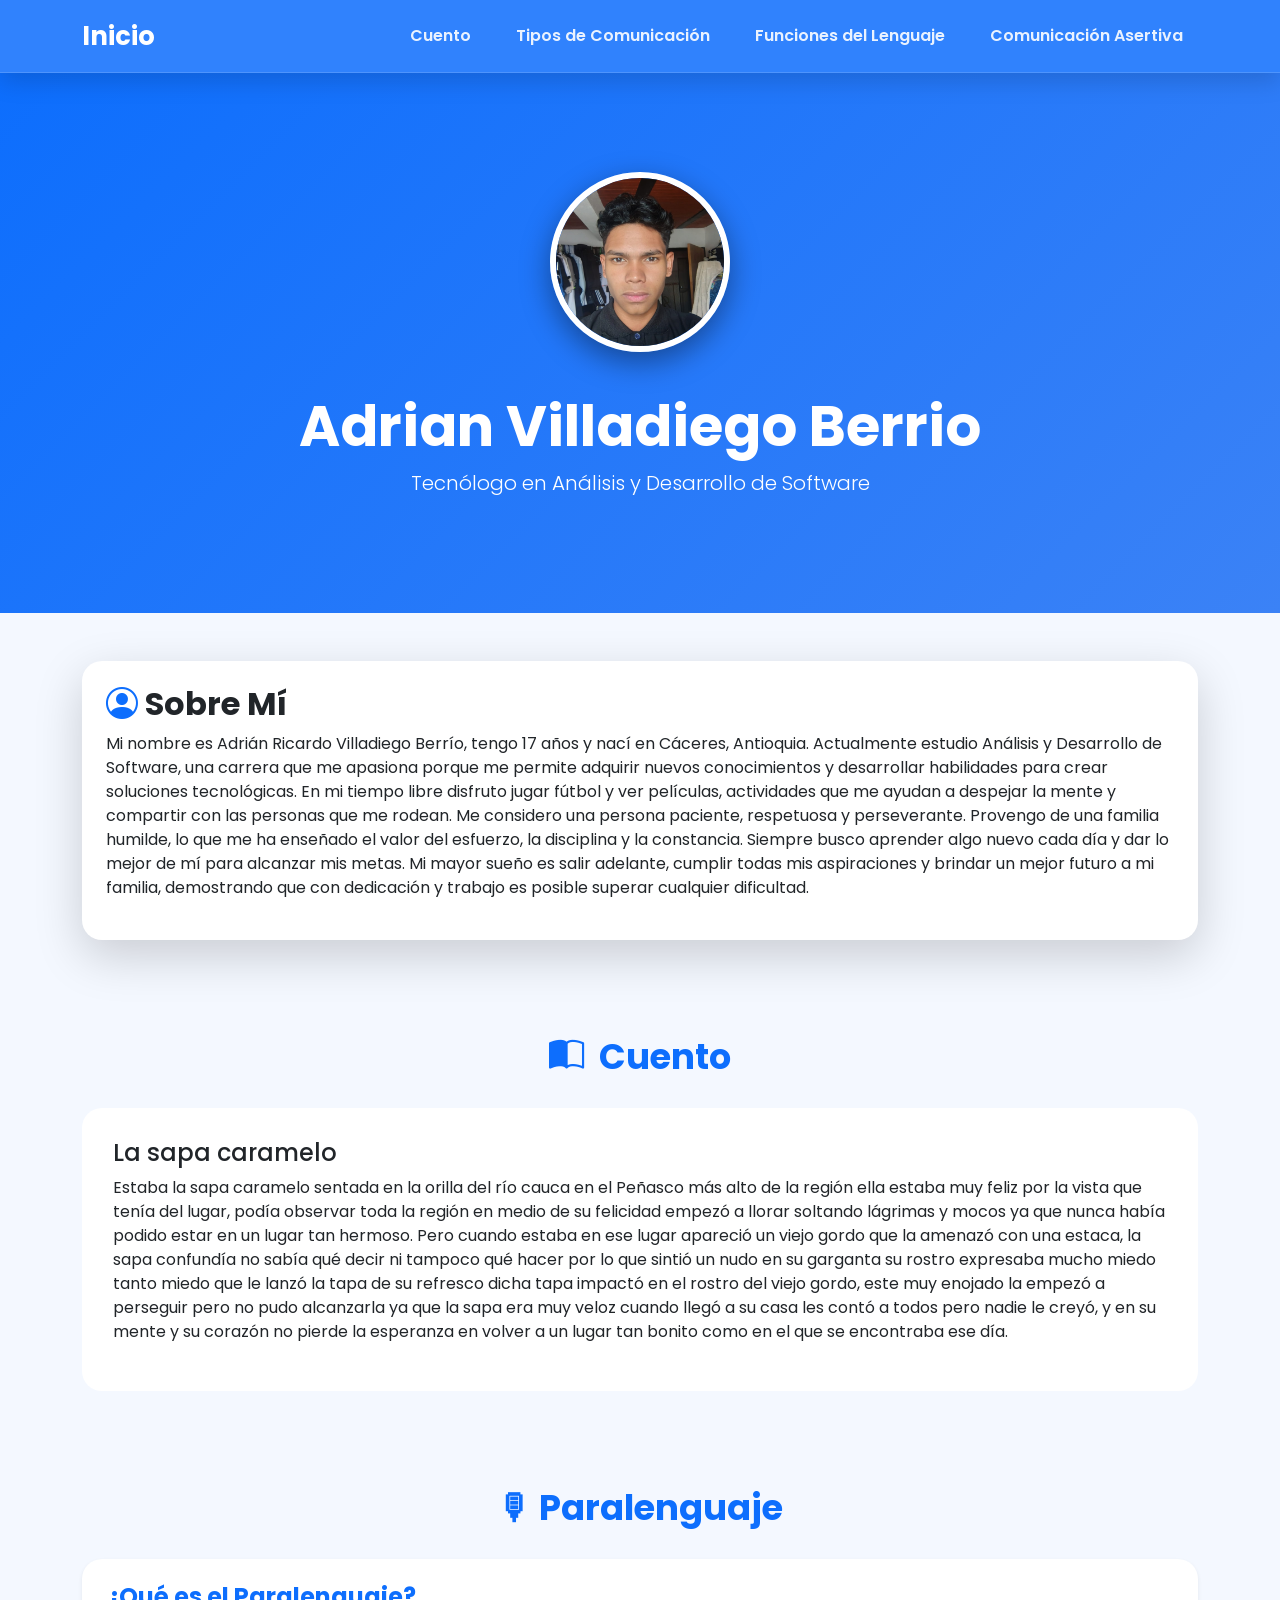
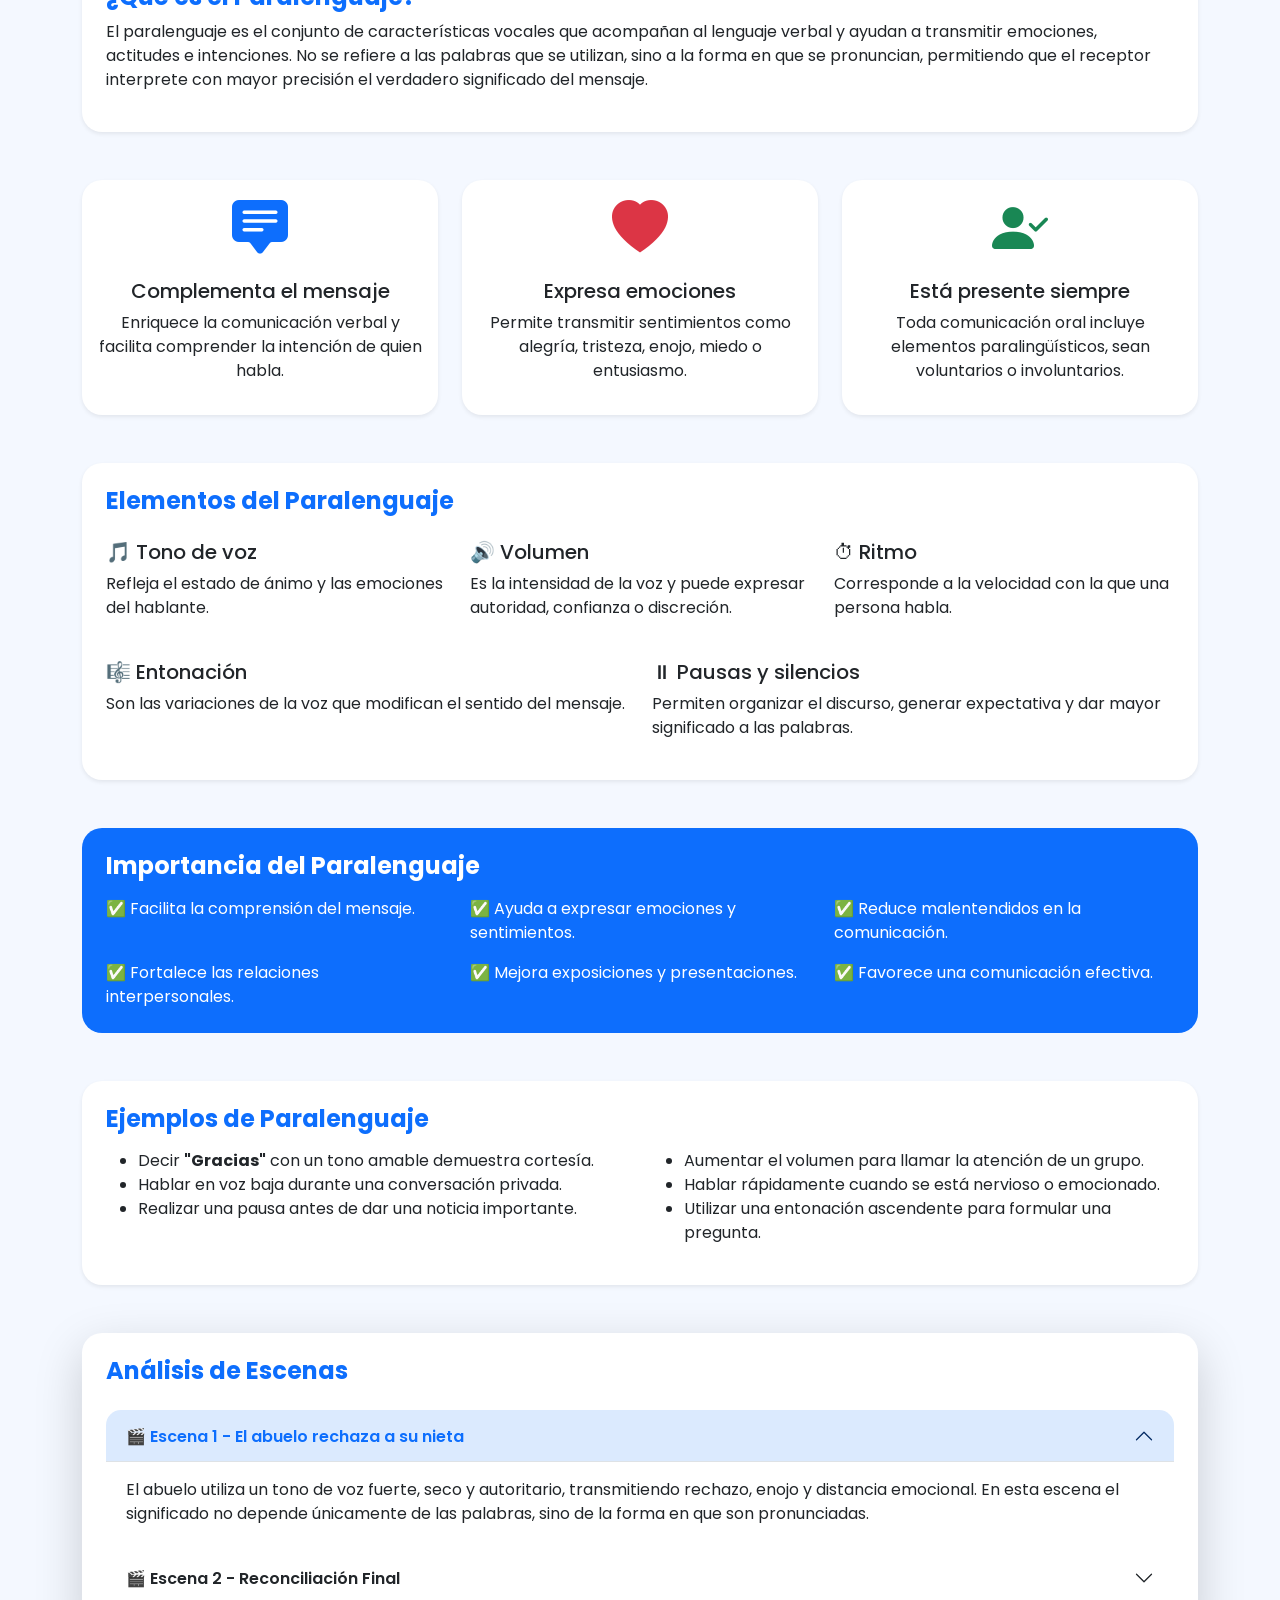
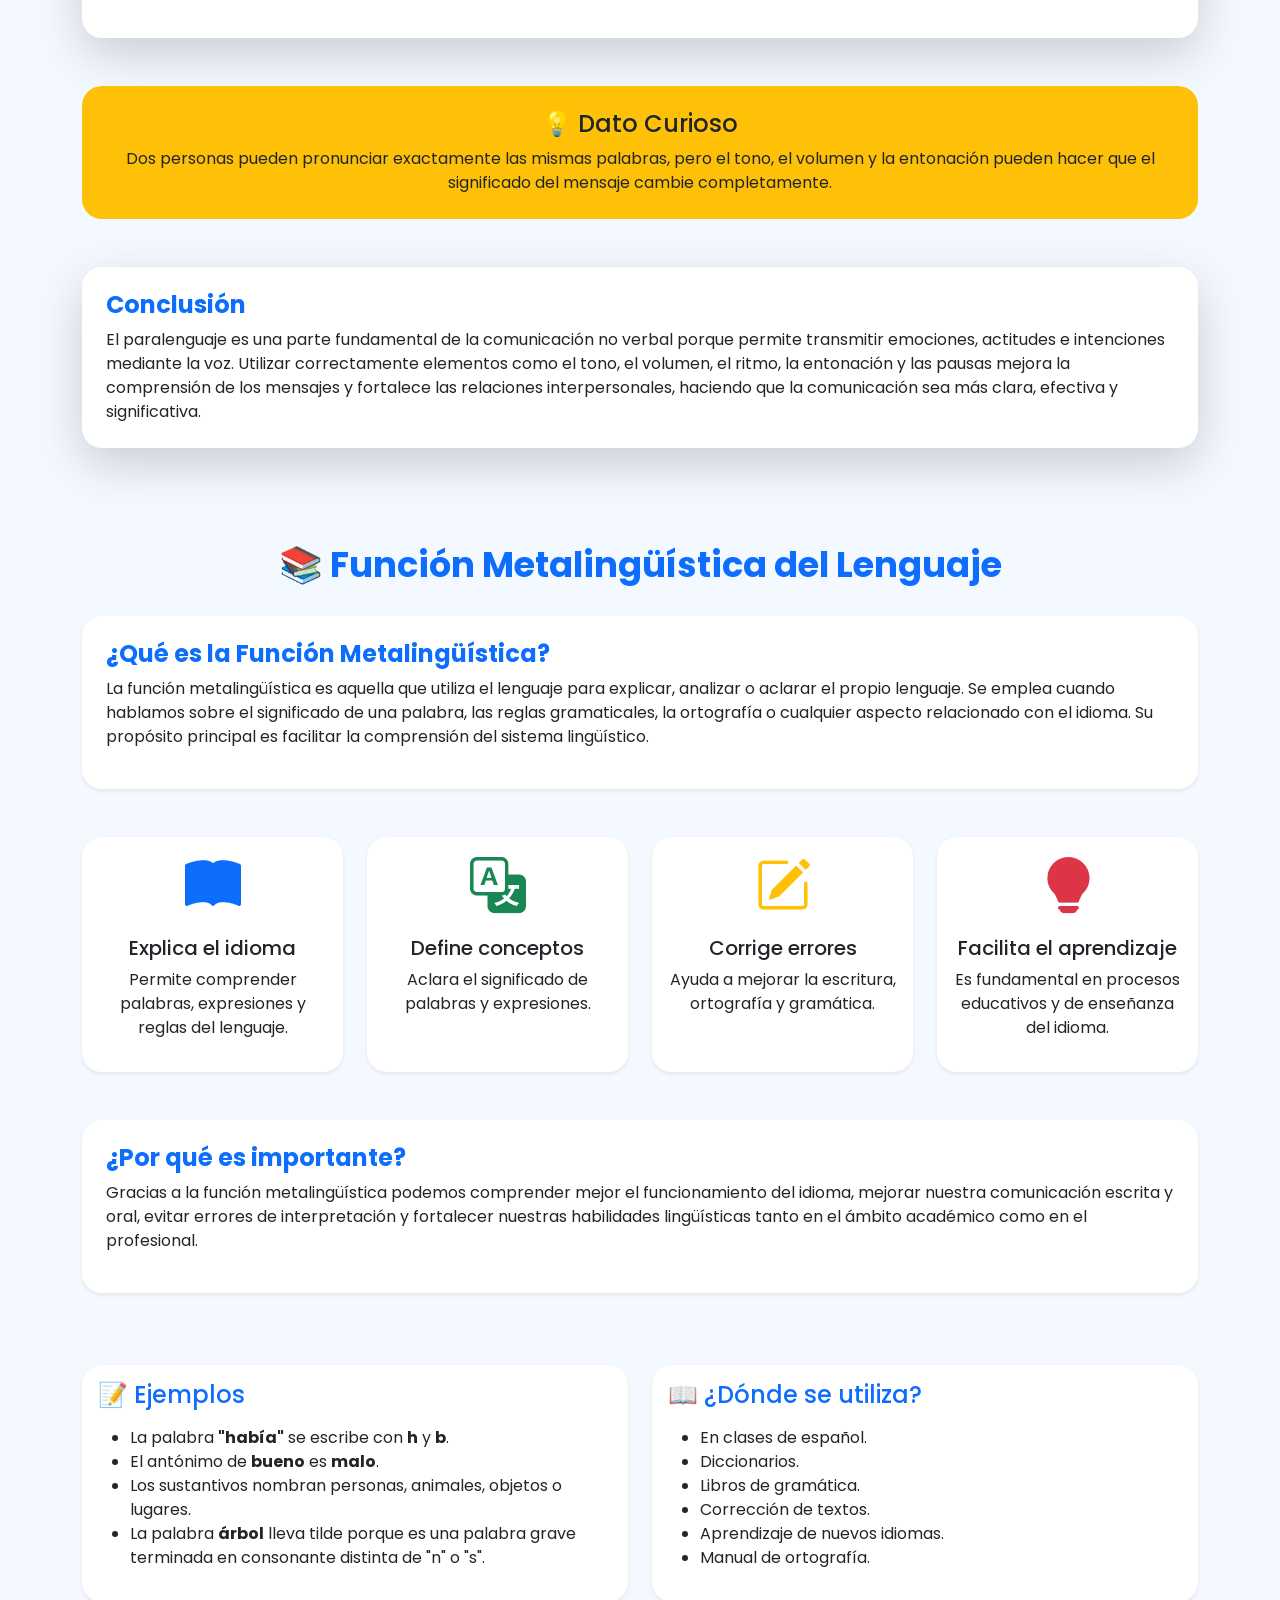
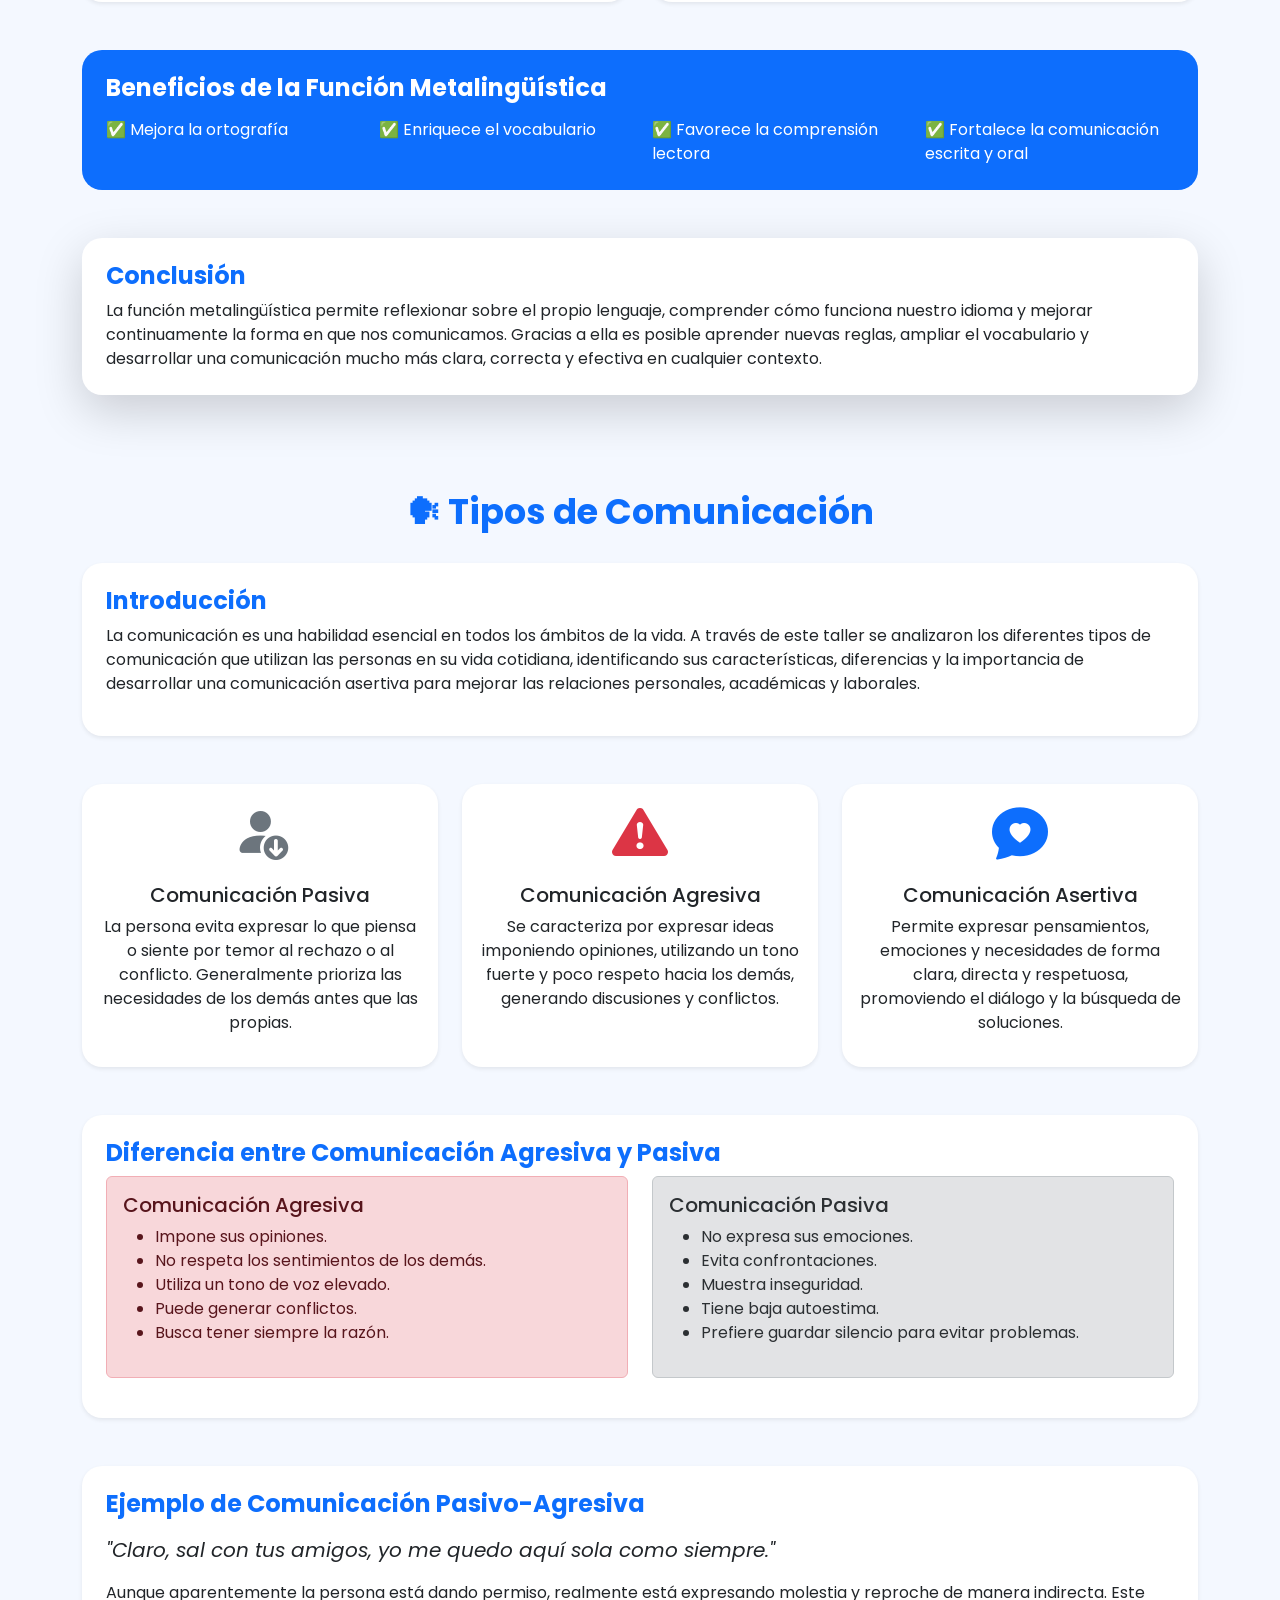
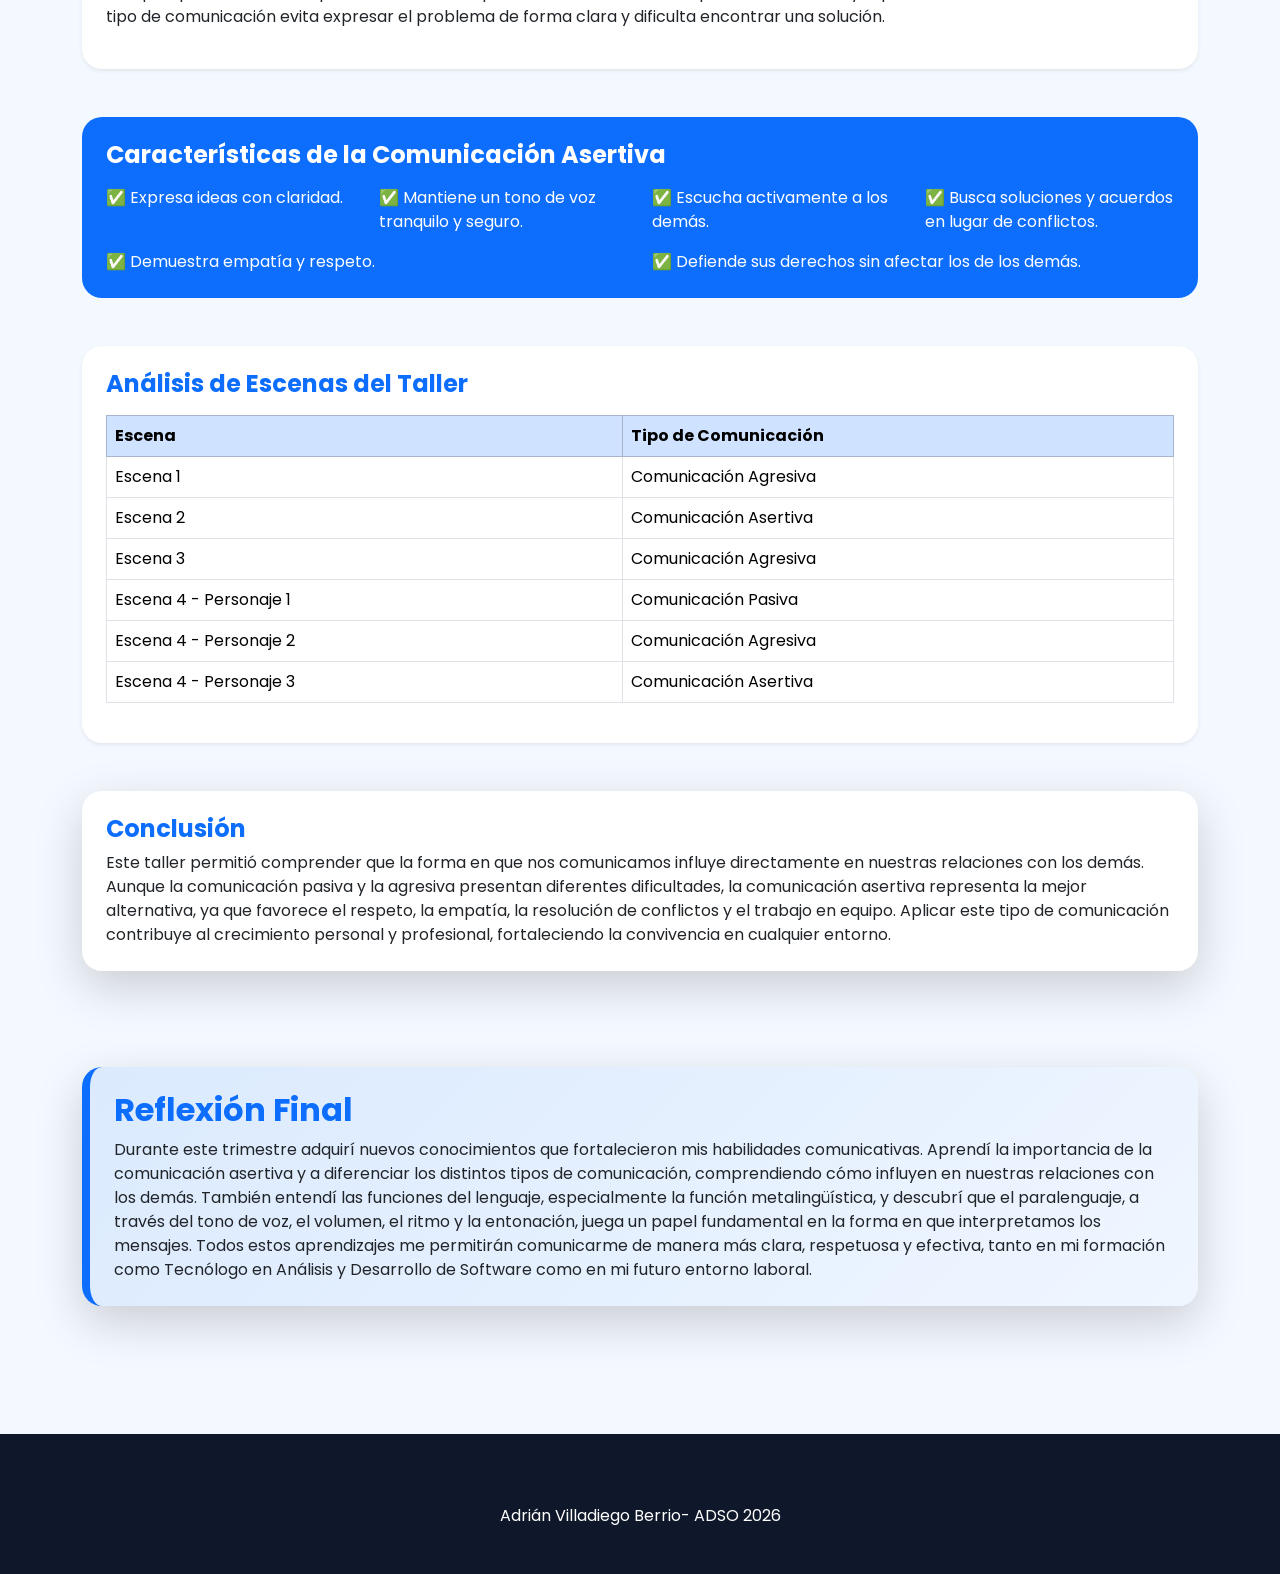
==== commit 11f26b09: "Cambios 2" ====
--- a/aprendiz1.html
+++ b/aprendiz1.html
@@ -14,7 +14,6 @@
 
 <link rel="stylesheet" href="css/style.css">
 
-
 </head>
 
 <body>
@@ -59,15 +58,13 @@
 
 </div>
 
-</div>
-
 </nav>
 
 <section class="hero-aprendiz">
 
 <div class="container text-center">
 
-<img src="img/adrian.jpg" alt="Adrián Villadiego"
+<img src="img/adrian.jpeg" alt="Adrián Villadiego"
 class="foto-perfil">
 
 <h1 class="display-4 fw-bold mt-3">
--- a/css/style.css
+++ b/css/style.css
@@ -341,13 +341,47 @@
 
 .integrante-card{
 
-
-background:white;
-
-padding:20px;
-
-text-align:center;
-
+    height:100%;
+
+    border:none;
+
+    border-radius:25px;
+
+    padding:20px;
+
+    display:flex;
+
+    justify-content:center;
+
+    align-items:center;
+
+    text-align:center;
+
+    transition:.4s;
+
+    box-shadow:0 10px 25px rgba(0,0,0,.08);
+
+}
+
+.integrante-card:hover{
+
+    transform:translateY(-10px);
+
+    box-shadow:0 20px 40px rgba(0,0,0,.15);
+
+}
+
+.integrante-card .card-body{
+
+    display:flex;
+
+    flex-direction:column;
+
+    justify-content:space-between;
+
+    align-items:center;
+
+    height:100%;
 
 }
 
@@ -623,3 +657,95 @@
 
 
 }
+
+/* Fondo Adrián */
+
+.hero-adrian{
+
+    background:
+    linear-gradient(rgba(0,0,0,.55),rgba(0,0,0,.55)),
+    url("../img/Fondoo.jpg");
+
+    background-size:cover;
+    background-position:center;
+    background-repeat:no-repeat;
+
+}
+
+/* Fondo Luis */
+
+.hero-luis{
+
+    background:
+    linear-gradient(rgba(0,0,0,.55),rgba(0,0,0,.55)),
+    url("../img/fondo-luis.jpg");
+
+    background-size:cover;
+    background-position:center;
+    background-repeat:no-repeat;
+
+}
+
+/* Fondo Fauricio */
+
+.hero-fauricio{
+
+    background:
+    linear-gradient(rgba(0,0,0,.55),rgba(0,0,0,.55)),
+    url("../img/fondo-fauricio.jpg");
+
+    background-size:cover;
+    background-position:center;
+    background-repeat:no-repeat;
+
+}
+
+.foto-integrante{
+
+    width:150px;
+
+    height:150px;
+
+    object-fit:cover;
+
+    border-radius:50%;
+
+    border:5px solid #0d6efd;
+
+    box-shadow:0 8px 20px rgba(0,0,0,.2);
+
+    transition:.4s;
+
+}
+
+.foto-integrante:hover{
+
+    transform:scale(1.08);
+
+    border-color:#2563eb;
+
+}
+
+.integrante-card{
+
+    border:none;
+
+    border-radius:25px;
+
+    box-shadow:0 10px 25px rgba(0,0,0,.08);
+
+}
+
+.integrante-card .card-body{
+
+    display:flex;
+
+    flex-direction:column;
+
+    justify-content:center;
+
+    align-items:center;
+
+    padding:30px;
+
+}
